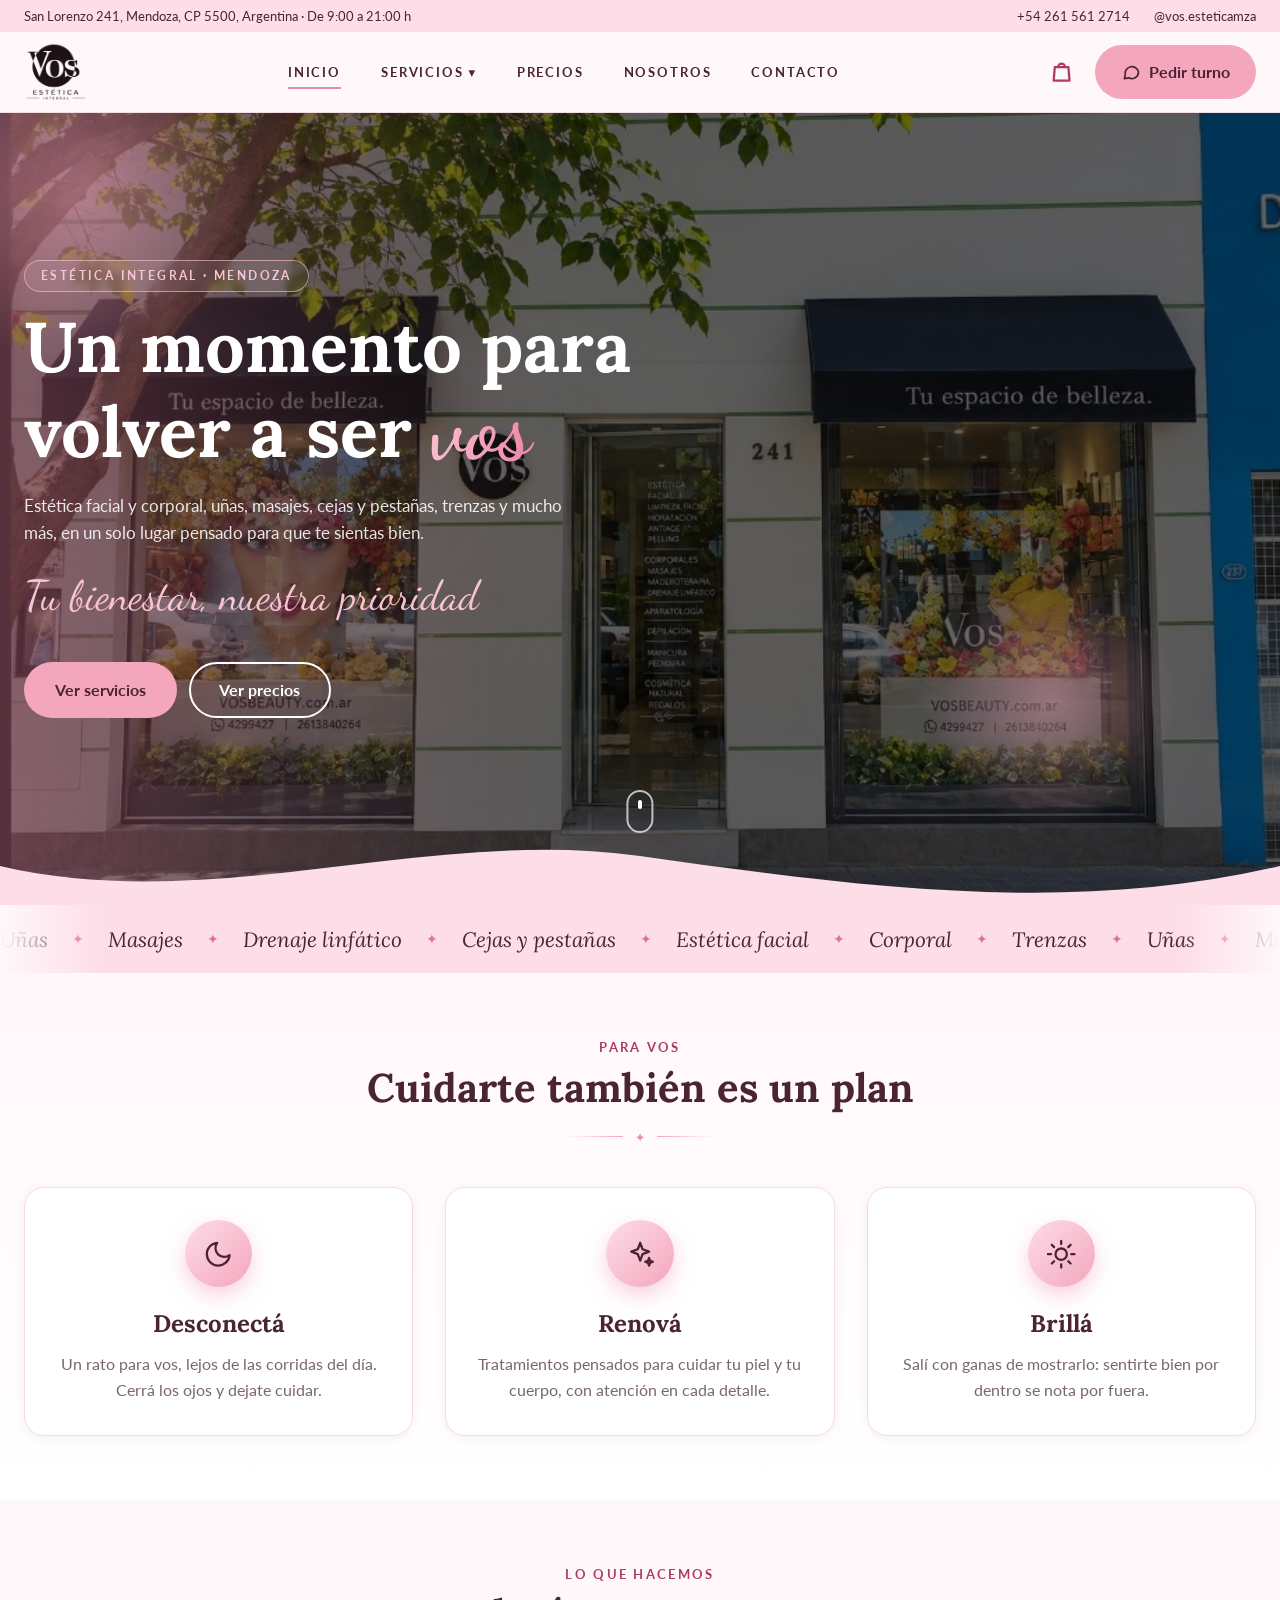
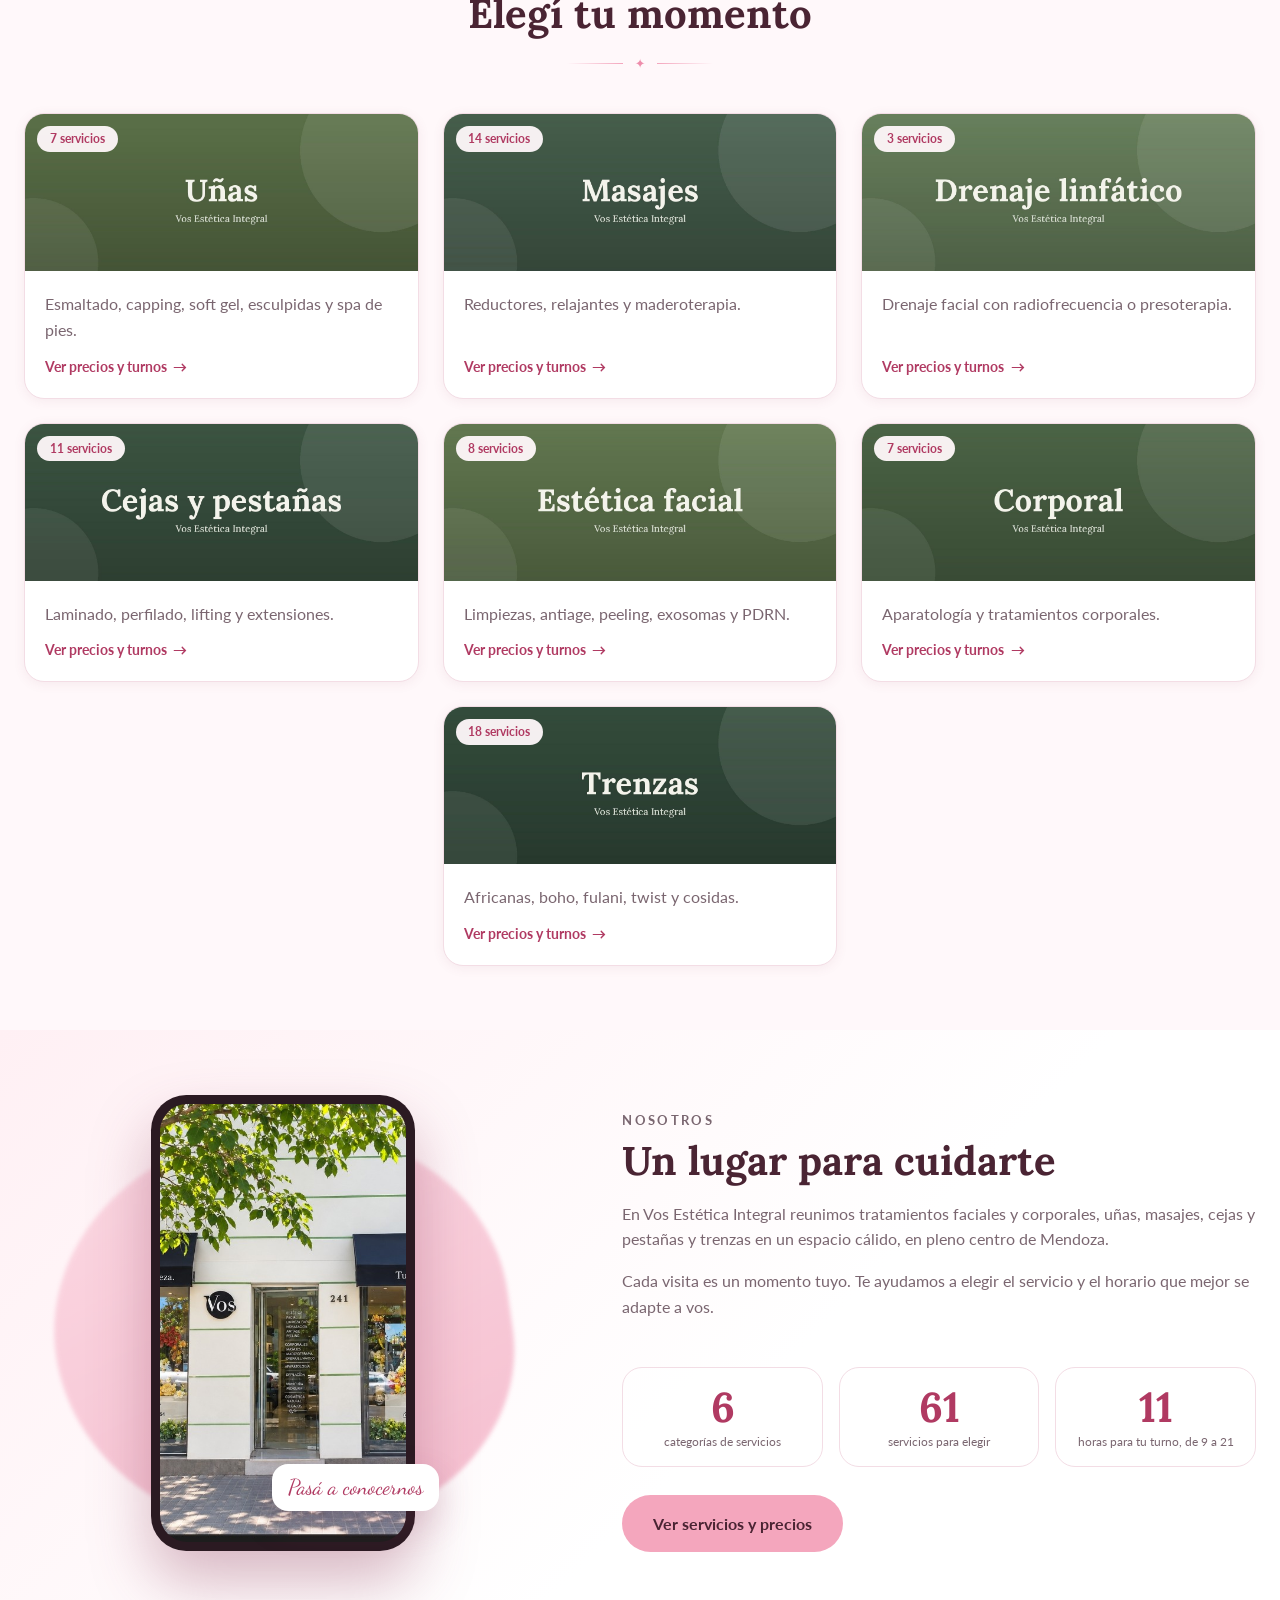
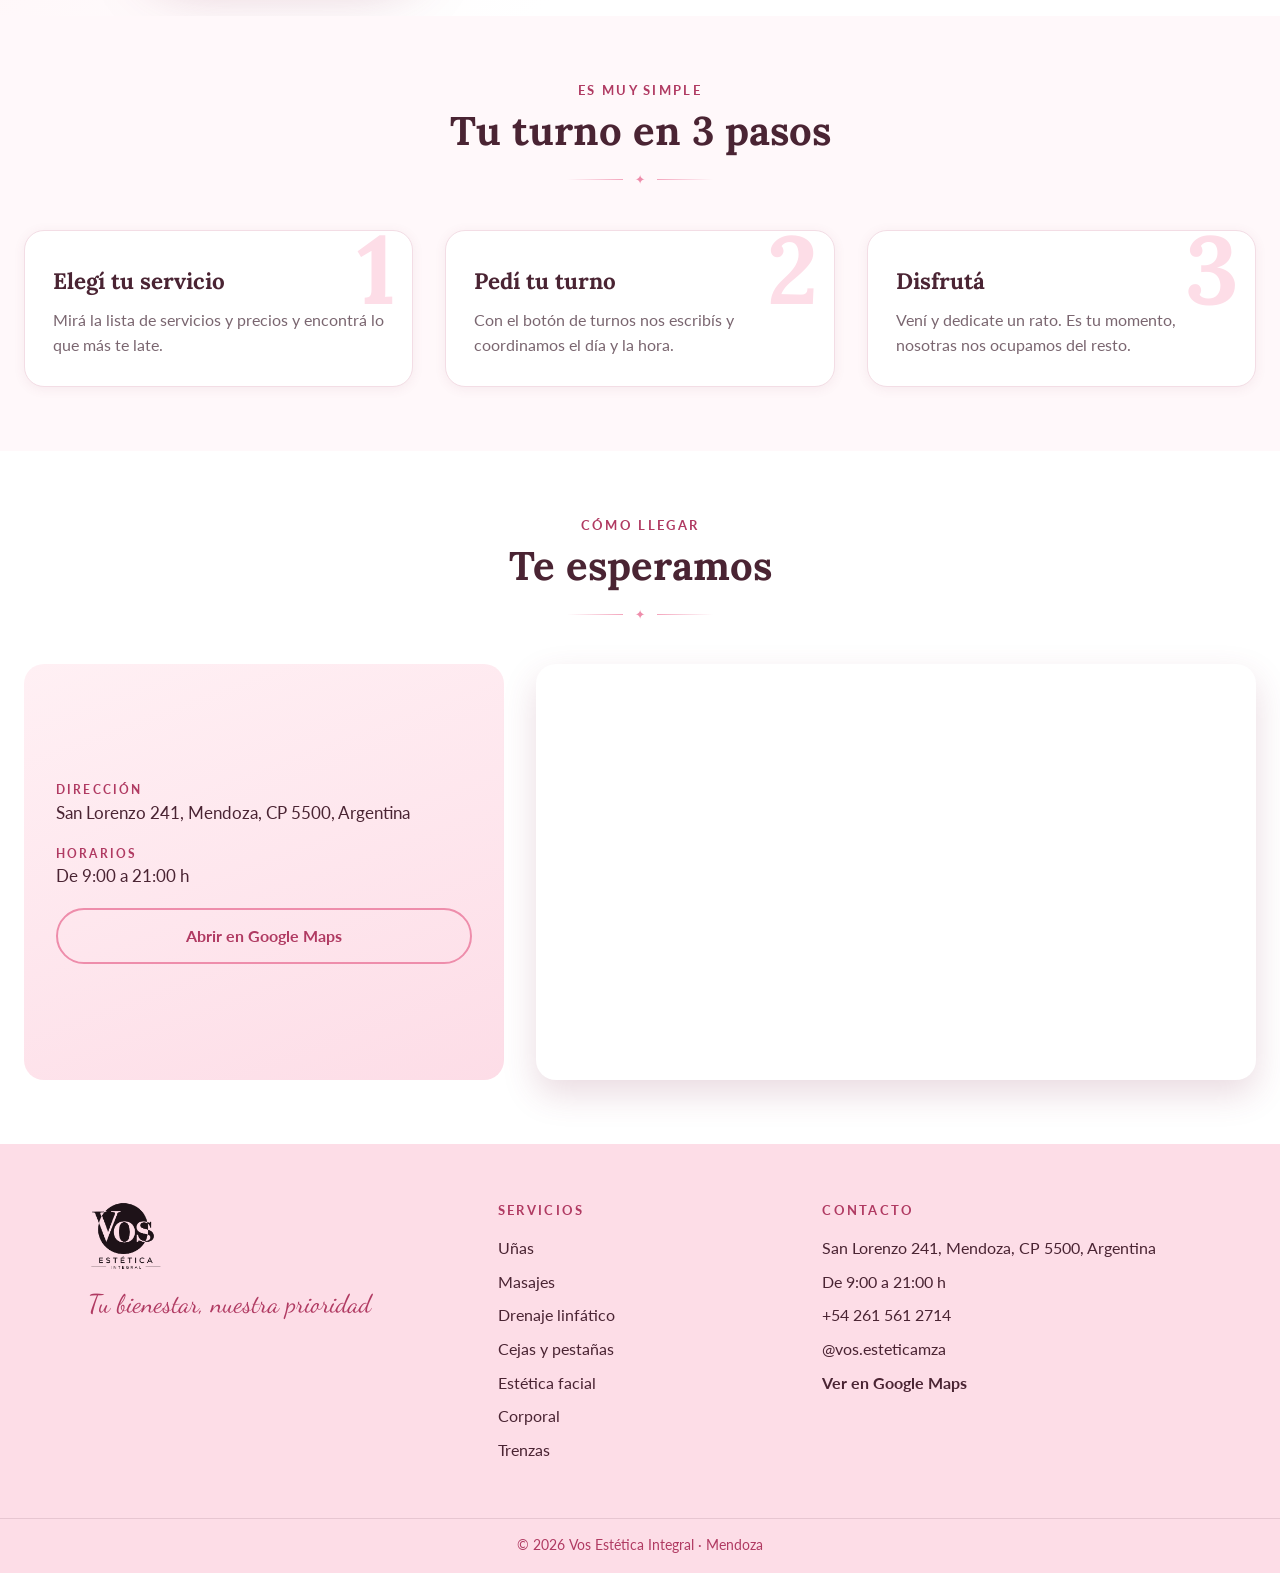
==== estetica/client/index.html @ b95c4258 "Add files via upload" ====
<!DOCTYPE html>
<html lang="es-AR">
<head>
  <meta charset="utf-8">
  <meta name="viewport" content="width=device-width, initial-scale=1">
  <meta name="color-scheme" content="light">
  <title>Vos Estética Integral | Mendoza</title>
  <meta name="description" content="Vos Estética Integral en Mendoza: uñas, masajes, drenaje linfático, cejas y pestañas, estética facial, tratamientos corporales y trenzas. Un momento para volver a ser vos.">
  <!-- Marca la página como "con JavaScript" para que los efectos de aparición no oculten nada si el script no carga -->
  <script>document.documentElement.classList.add("js");</script>
  <link rel="preconnect" href="https://fonts.googleapis.com">
  <link rel="preconnect" href="https://fonts.gstatic.com" crossorigin>
  <link href="https://fonts.googleapis.com/css2?family=Dancing+Script:wght@500;700&family=Lato:wght@400;700&family=Lora:ital,wght@0,500;0,700;1,500&display=swap" rel="stylesheet">
  <link rel="stylesheet" href="css/base.css">
  <link rel="stylesheet" href="css/encabezado.css">
  <link rel="stylesheet" href="css/inicio.css">
  <link rel="stylesheet" href="css/pie.css">
  <link rel="stylesheet" href="css/carrito.css">
  <link rel="stylesheet" href="css/efectos.css">
</head>
<body>

  <!-- Encabezado (se dibuja desde js/principal.js) -->
  <header id="encabezado"></header>

  <main>
    <!-- Portada -->
    <section id="inicio" class="portada">
      <img class="portada-imagen" src="img/portada-1.jpeg" alt="Frente del local de Vos Estética Integral en San Lorenzo 241" fetchpriority="high">
      <div class="portada-velo"></div>
      <div class="portada-luz portada-luz-uno" aria-hidden="true"></div>
      <div class="portada-luz portada-luz-dos" aria-hidden="true"></div>

      <div class="contenedor contenedor-ancho portada-contenido">
        <p class="portada-etiqueta">Estética integral · Mendoza</p>
        <h1 class="portada-titulo">Un momento para volver a ser <span class="portada-titulo-firma texto-degradado">vos</span></h1>
        <p class="portada-texto">Estética facial y corporal, uñas, masajes, cejas y pestañas, trenzas y mucho más, en un solo lugar pensado para que te sientas bien.</p>
        <p class="portada-firma">Tu bienestar, nuestra prioridad</p>
        <div class="portada-botones">
          <a class="boton boton-primario" href="#servicios">Ver servicios</a>
          <a class="boton boton-borde-claro" href="precios.html">Ver precios</a>
        </div>
      </div>

      <span class="portada-bajar" aria-hidden="true"></span>
      <svg class="portada-ola" viewBox="0 0 1440 80" preserveAspectRatio="none" aria-hidden="true">
        <path d="M0,40 C240,90 480,0 720,30 C960,60 1200,90 1440,40 L1440,80 L0,80 Z"/>
      </svg>
    </section>

    <!-- Cinta de servicios que se desliza (la arma js/inicio.js) -->
    <div class="cinta" aria-hidden="true"><div id="cinta-pista" class="cinta-pista"></div></div>

    <!-- Sensaciones -->
    <section class="seccion sensaciones">
      <div class="contenedor contenedor-ancho">
        <div class="seccion-cabecera reveal">
          <p class="etiqueta">Para vos</p>
          <h2 class="titulo-seccion">Cuidarte también es un plan</h2>
          <p class="adorno" aria-hidden="true">✦</p>
        </div>
        <div class="sensaciones-lista" data-reveal-grupo>
          <article class="sensacion">
            <span class="sensacion-icono"><svg viewBox="0 0 24 24" fill="none" stroke="currentColor" stroke-width="1.8" stroke-linecap="round" stroke-linejoin="round" aria-hidden="true"><path d="M21 12.79A9 9 0 1 1 11.21 3 7 7 0 0 0 21 12.79z"/></svg></span>
            <h3 class="sensacion-titulo">Desconectá</h3>
            <p class="sensacion-texto">Un rato para vos, lejos de las corridas del día. Cerrá los ojos y dejate cuidar.</p>
          </article>
          <article class="sensacion">
            <span class="sensacion-icono"><svg viewBox="0 0 24 24" fill="none" stroke="currentColor" stroke-width="1.8" stroke-linecap="round" stroke-linejoin="round" aria-hidden="true"><path d="M12 3l1.9 5.1L19 10l-5.1 1.9L12 17l-1.9-5.1L5 10l5.1-1.9L12 3z"/><path d="M19 15l.8 2.2L22 18l-2.2.8L19 21l-.8-2.2L16 18l2.2-.8L19 15z"/></svg></span>
            <h3 class="sensacion-titulo">Renová</h3>
            <p class="sensacion-texto">Tratamientos pensados para cuidar tu piel y tu cuerpo, con atención en cada detalle.</p>
          </article>
          <article class="sensacion">
            <span class="sensacion-icono"><svg viewBox="0 0 24 24" fill="none" stroke="currentColor" stroke-width="1.8" stroke-linecap="round" stroke-linejoin="round" aria-hidden="true"><circle cx="12" cy="12" r="4.5"/><path d="M12 1.5v2.5M12 20v2.5M4.6 4.6l1.8 1.8M17.6 17.6l1.8 1.8M1.5 12H4M20 12h2.5M4.6 19.4l1.8-1.8M17.6 6.4l1.8-1.8"/></svg></span>
            <h3 class="sensacion-titulo">Brillá</h3>
            <p class="sensacion-texto">Salí con ganas de mostrarlo: sentirte bien por dentro se nota por fuera.</p>
          </article>
        </div>
      </div>
    </section>

    <!-- Servicios (tarjetas que arma js/inicio.js) -->
    <section id="servicios" class="seccion contenedor contenedor-ancho">
      <div class="seccion-cabecera reveal">
        <p class="etiqueta">Lo que hacemos</p>
        <h2 class="titulo-seccion">Elegí tu momento</h2>
        <p class="adorno" aria-hidden="true">✦</p>
      </div>
      <div id="tarjetas-servicios" class="grilla-servicios" data-reveal-grupo></div>
    </section>

    <!-- Nosotros -->
    <section id="nosotros" class="seccion nosotros">
      <div class="contenedor contenedor-ancho nosotros-contenido">
        <div class="nosotros-media reveal reveal-izquierda">
          <div class="celular">
            <video id="video-local" class="celular-video" src="img/video-estetica-1.mp4" poster="img/portada-1.jpeg" autoplay muted loop playsinline preload="metadata"></video>
            <p class="celular-etiqueta">Pasá a conocernos</p>
          </div>
        </div>
        <div class="nosotros-texto reveal reveal-derecha">
          <p class="etiqueta">Nosotros</p>
          <h2 class="titulo-seccion">Un lugar para cuidarte</h2>
          <p>En Vos Estética Integral reunimos tratamientos faciales y corporales, uñas, masajes, cejas y pestañas y trenzas en un espacio cálido, en pleno centro de Mendoza.</p>
          <p>Cada visita es un momento tuyo. Te ayudamos a elegir el servicio y el horario que mejor se adapte a vos.</p>

          <div class="cifras" aria-label="Nuestros números">
            <p class="cifra"><span class="cifra-numero" data-contador="categorias">0</span><span class="cifra-texto">categorías de servicios</span></p>
            <p class="cifra"><span class="cifra-numero" data-contador="servicios">0</span><span class="cifra-texto">servicios para elegir</span></p>
            <p class="cifra"><span class="cifra-numero" data-contador="12">0</span><span class="cifra-texto">horas para tu turno, de 9 a 21</span></p>
          </div>

          <a class="boton boton-primario" href="precios.html">Ver servicios y precios</a>
        </div>
      </div>
    </section>

    <!-- Pasos para sacar turno -->
    <section class="seccion contenedor contenedor-ancho">
      <div class="seccion-cabecera reveal">
        <p class="etiqueta">Es muy simple</p>
        <h2 class="titulo-seccion">Tu turno en 3 pasos</h2>
        <p class="adorno" aria-hidden="true">✦</p>
      </div>
      <div class="pasos-lista" data-reveal-grupo>
        <article class="paso">
          <span class="paso-numero" aria-hidden="true">1</span>
          <h3 class="paso-titulo">Elegí tu servicio</h3>
          <p class="paso-texto">Mirá la lista de servicios y precios y encontrá lo que más te late.</p>
        </article>
        <article class="paso">
          <span class="paso-numero" aria-hidden="true">2</span>
          <h3 class="paso-titulo">Pedí tu turno</h3>
          <p class="paso-texto">Con el botón de turnos nos escribís y coordinamos el día y la hora.</p>
        </article>
        <article class="paso">
          <span class="paso-numero" aria-hidden="true">3</span>
          <h3 class="paso-titulo">Disfrutá</h3>
          <p class="paso-texto">Vení y dedicate un rato. Es tu momento, nosotras nos ocupamos del resto.</p>
        </article>
      </div>
    </section>

    <!-- Cómo llegar -->
    <section class="seccion visita">
      <div class="contenedor contenedor-ancho">
        <div class="seccion-cabecera reveal">
          <p class="etiqueta">Cómo llegar</p>
          <h2 class="titulo-seccion">Te esperamos</h2>
          <p class="adorno" aria-hidden="true">✦</p>
        </div>
        <div class="visita-contenido" data-reveal-grupo>
          <div class="visita-datos">
            <div><p class="visita-dato-titulo">Dirección</p><p class="visita-dato-texto" data-direccion></p></div>
            <div><p class="visita-dato-titulo">Horarios</p><p class="visita-dato-texto" data-horarios></p></div>
            <a class="boton boton-borde" data-mapa href="#" target="_blank" rel="noopener">Abrir en Google Maps</a>
          </div>
          <iframe class="visita-mapa" title="Mapa de Vos Estética Integral" loading="lazy" referrerpolicy="no-referrer-when-downgrade" src="https://www.google.com/maps?q=San+Lorenzo+241,+Mendoza,+Argentina&amp;output=embed"></iframe>
        </div>
      </div>
    </section>
  </main>

  <!-- Pie y contacto (se dibuja desde js/principal.js) -->
  <footer id="pie"></footer>

  <script src="js/datos.js"></script>
  <script src="js/principal.js"></script>
  <script src="js/carrito.js"></script>
  <script src="js/inicio.js"></script>
  <script src="js/efectos.js"></script>
</body>
</html>
---- estetica/client/css/base.css ----
/* ==========================================================================
   Base: colores, tipografía y piezas que se repiten en todas las páginas
   Para cambiar los colores de toda la web, editar solo las variables de :root
   ========================================================================== */

/* Variables */
:root {
  /* Gama de rosados (de más claro a más oscuro) */
  --rosa-50: #fff8fa;
  --rosa-100: #fff0f4;
  --rosa-200: #fddde7;
  --rosa-300: #f9c3d3;
  --rosa-400: #f4a6bd;
  --rosa-500: #ee8dab;
  --rosa-600: #e07496;
  --rosa-700: #b03a62; /* rosa fuerte: solo para textos sobre fondo claro (precios, títulos chicos) */
  --rosa-900: #4a2433;

  /* Nota: el único verde de la web está dentro de las imágenes de banner (img/cat-*.jpg).
     Todo lo demás usa esta gama de rosados. */

  /* Colores por uso */
  --color-fondo: var(--rosa-50);
  --color-superficie: #ffffff;
  --color-texto: #3a2630;
  --color-texto-suave: #7a6670;
  --color-linea: #f3dde5;
  --color-primario: var(--rosa-400);
  --color-primario-hover: var(--rosa-500);
  --color-sobre-primario: var(--rosa-900); /* texto de los botones rosados */
  --color-oscuro: var(--rosa-900);

  /* Tipografía */
  --fuente-titulo: "Lora", Georgia, serif;
  --fuente-texto: "Lato", system-ui, sans-serif;
  --fuente-firma: "Dancing Script", cursive;

  /* Medidas */
  --alto-barra: 4.5rem;
  --alto-franja: 2rem;
  --ancho-contenido: 72rem;
  --ancho-amplio: 80rem;
  --radio: 1.25rem;
  --sombra-suave: 0 2px 12px rgba(140, 58, 88, 0.08);
  --sombra-fuerte: 0 14px 34px rgba(140, 58, 88, 0.18);
}

@media (min-width: 768px) {
  :root {
    --alto-barra: 5rem;
  }
}

/* Reinicio básico */
*,
*::before,
*::after {
  box-sizing: border-box;
}

html {
  scroll-behavior: smooth;
  /* Al ir a una sección, deja lugar para el encabezado pegado arriba */
  scroll-padding-top: calc(var(--alto-barra) + 1rem);
}

body {
  margin: 0;
  font-family: var(--fuente-texto);
  color: var(--color-texto);
  background: var(--color-fondo);
  line-height: 1.6;
  padding-bottom: env(safe-area-inset-bottom, 0);
}

img,
video {
  display: block;
  max-width: 100%;
}

h1,
h2,
h3,
p,
ul,
dl {
  margin: 0;
}

ul {
  padding: 0;
  list-style: none;
}

a {
  color: inherit;
}

:focus-visible {
  outline: 3px solid var(--rosa-600);
  outline-offset: 2px;
}

/* Contenedores centrados */
.contenedor {
  width: 100%;
  max-width: var(--ancho-contenido);
  margin-inline: auto;
  padding-inline: 1rem;
}

.contenedor-ancho {
  max-width: var(--ancho-amplio);
}

@media (min-width: 768px) {
  .contenedor {
    padding-inline: 1.5rem;
  }
}

/* Títulos de sección */
.seccion {
  padding-block: 4rem;
}

.seccion-cabecera {
  margin-bottom: 2.5rem;
  text-align: center;
}

.etiqueta {
  font-size: 0.8rem;
  font-weight: 700;
  letter-spacing: 0.18em;
  text-transform: uppercase;
  color: var(--rosa-700);
}

.titulo-seccion {
  margin-top: 0.4rem;
  font-family: var(--fuente-titulo);
  font-size: 1.9rem;
  line-height: 1.2;
  color: var(--rosa-900);
}

@media (min-width: 768px) {
  .titulo-seccion {
    font-size: 2.5rem;
  }
}

/* Botones */
.boton {
  display: inline-flex;
  align-items: center;
  justify-content: center;
  gap: 0.5rem;
  padding: 0.85rem 1.8rem;
  border: 2px solid transparent;
  border-radius: 999px;
  font: inherit;
  font-weight: 700;
  text-align: center;
  text-decoration: none;
  cursor: pointer;
  transition: background-color 0.2s, color 0.2s, border-color 0.2s, transform 0.2s;
}

.boton:hover {
  transform: translateY(-1px);
}

.boton-primario {
  background: var(--color-primario);
  color: var(--color-sobre-primario);
}

.boton-primario:hover {
  background: var(--color-primario-hover);
}

.boton-claro {
  background: #fff;
  color: var(--rosa-700);
}

.boton-claro:hover {
  background: var(--rosa-100);
}

.boton-borde-claro {
  border-color: #fff;
  color: #fff;
}

.boton-borde-claro:hover {
  background: rgba(255, 255, 255, 0.18);
}

.boton-borde {
  border-color: var(--rosa-500);
  color: var(--rosa-700);
}

.boton-borde:hover {
  background: var(--color-primario);
  border-color: var(--color-primario);
  color: var(--color-sobre-primario);
}

.boton-chico {
  padding: 0.55rem 1.2rem;
  font-size: 0.9rem;
}

/* Utilidades */
/* Texto solo para lectores de pantalla (el nombre ya está escrito dentro de la imagen) */
.solo-lectores {
  position: absolute;
  width: 1px;
  height: 1px;
  overflow: hidden;
  clip-path: inset(50%);
  white-space: nowrap;
}

.sin-scroll {
  overflow: hidden;
}

.sin-barra {
  scrollbar-width: none;
}

.sin-barra::-webkit-scrollbar {
  display: none;
}

/* Sin animaciones si la persona lo pide en su sistema */
@media (prefers-reduced-motion: reduce) {
  html {
    scroll-behavior: auto;
  }

  *,
  *::before,
  *::after {
    /* necesario: apaga todas las animaciones y transiciones de la web */
    animation: none !important;
    transition: none !important;
  }
}
---- estetica/client/css/encabezado.css ----
/* ==========================================================================
   Encabezado: franja superior, barra con menú, menú grande de servicios
   y panel lateral del celular
   ========================================================================== */

/* Encabezado pegado arriba */
.encabezado {
  position: sticky;
  top: 0;
  z-index: 30;
  background: var(--color-fondo);
  border-bottom: 1px solid var(--color-linea);
  transition: box-shadow 0.25s;
}

.encabezado.con-sombra {
  box-shadow: var(--sombra-suave);
}

@media (min-width: 768px) {
  /* La franja superior se va al bajar y queda fija solo la barra principal */
  .encabezado {
    top: calc(var(--alto-franja) * -1);
    /* El desenfoque solo en pantalla grande: en celular rompería el botón de turnos fijo (position: fixed) */
    background: rgba(255, 248, 250, 0.94);
    backdrop-filter: blur(10px);
  }
}

/* Franja superior (solo pantalla grande) */
.franja-superior {
  display: none;
  height: var(--alto-franja);
  background: var(--rosa-200);
  color: var(--rosa-900);
  font-size: 0.8rem;
}

.franja-contenido {
  display: flex;
  height: 100%;
  align-items: center;
  justify-content: space-between;
}

.franja-enlaces {
  display: flex;
  gap: 1.5rem;
}

.franja-superior a {
  text-decoration: none;
}

.franja-superior a:hover {
  color: var(--rosa-700);
}

@media (min-width: 768px) {
  .franja-superior {
    display: block;
  }
}

/* Barra principal: botón del menú | logo | menú | botón de turnos */
.barra {
  position: relative;
  display: grid;
  height: var(--alto-barra);
  /* celular: botón del menú | logo centrado | (vacío: el botón de turnos flota abajo) */
  grid-template-columns: 1fr auto 1fr;
  align-items: center;
  gap: 1rem;
}

@media (min-width: 768px) {
  .barra {
    grid-template-columns: auto 1fr auto;
    gap: 2rem;
  }
}

.logo {
  justify-self: center;
}

.logo-imagen {
  width: auto;
  height: 3.4rem;
}

@media (min-width: 768px) {
  .logo {
    justify-self: start;
  }

  .logo-imagen {
    height: 3.8rem;
  }
}

.boton-icono {
  display: inline-flex;
  justify-self: start;
  padding: 0.5rem;
  border: 0;
  border-radius: 0.6rem;
  background: transparent;
  color: var(--rosa-700);
  cursor: pointer;
}

.boton-icono:hover {
  background: var(--rosa-100);
}

.boton-icono svg {
  width: 1.7rem;
  height: 1.7rem;
}

/* Botón de turnos: en celular queda fijo abajo a la derecha, en pantalla grande va en la barra */
.boton-turno {
  position: fixed;
  right: 1rem;
  bottom: calc(1rem + env(safe-area-inset-bottom, 0px));
  z-index: 35;
  padding: 0.85rem 1.4rem;
  box-shadow: 0 8px 22px rgba(176, 58, 98, 0.35);
}

@media (min-width: 768px) {
  .boton-menu {
    display: none;
  }

  .boton-turno {
    position: relative;
    right: auto;
    bottom: auto;
    padding: 0.75rem 1.5rem;
    box-shadow: none;
  }
}

/* Zona derecha de la barra: carrito + turnos.
   En celular "desaparece" para que el carrito quede en la 3ª columna (arriba a la derecha) */
.barra-acciones {
  display: contents;
}

@media (min-width: 768px) {
  .barra-acciones {
    display: flex;
    align-items: center;
    gap: 0.75rem;
  }
}

/* Menú horizontal (solo pantalla grande) */
.nav {
  display: none;
  align-items: center;
  justify-content: center;
  align-self: stretch;
  gap: 2.5rem;
}

@media (min-width: 768px) {
  .nav {
    display: flex;
  }
}

.nav-enlace {
  position: relative;
  padding: 0.5rem 0;
  border: 0;
  background: none;
  font: inherit;
  font-size: 0.82rem;
  font-weight: 700;
  letter-spacing: 0.14em;
  text-transform: uppercase;
  text-decoration: none;
  color: var(--rosa-900);
  cursor: pointer;
}

.nav-enlace::after {
  content: "";
  position: absolute;
  inset: auto 0 0.1rem;
  height: 2px;
  background: var(--rosa-500);
  transform: scaleX(0);
  transform-origin: left;
  transition: transform 0.25s;
}

.nav-enlace:hover {
  color: var(--rosa-700);
}

.nav-enlace:hover::after,
.nav-enlace[aria-current="page"]::after {
  transform: scaleX(1);
}

/* Menú grande de "Servicios" */
.nav-servicios {
  display: flex;
  align-items: center;
  align-self: stretch;
}

.mega {
  position: absolute;
  top: 100%;
  left: 50%;
  width: min(48rem, calc(100vw - 2rem));
  padding-top: 0.25rem;
  visibility: hidden;
  opacity: 0;
  transform: translateX(-50%);
  transition: opacity 0.2s, visibility 0.2s;
}

.mega.abierto {
  visibility: visible;
  opacity: 1;
}

.mega-caja {
  padding: 0.75rem;
  border: 1px solid var(--color-linea);
  border-radius: var(--radio);
  background: var(--color-superficie);
  box-shadow: var(--sombra-fuerte);
}

.mega-grilla {
  display: grid;
  grid-template-columns: repeat(2, 1fr);
  gap: 0.25rem;
}

.mega-item {
  display: flex;
  align-items: center;
  gap: 0.8rem;
  padding: 0.7rem 0.9rem;
  border-radius: 0.9rem;
  text-decoration: none;
}

.mega-item:hover {
  background: var(--rosa-100);
}

.mega-item-nombre {
  display: block;
  font-size: 0.9rem;
  font-weight: 700;
  color: var(--rosa-900);
}

.mega-item-detalle {
  display: block;
  font-size: 0.78rem;
  line-height: 1.35;
  color: var(--color-texto-suave);
}

.mega-item-destacado {
  padding: 0.9rem 1rem;
  background: var(--color-primario);
}

.mega-item-destacado:hover {
  background: var(--color-primario-hover);
}

.mega-item-destacado .mega-item-nombre,
.mega-item-destacado .mega-item-detalle {
  color: var(--color-sobre-primario);
}

/* Panel lateral del celular */
.fondo-menu {
  position: fixed;
  inset: 0;
  z-index: 40;
  visibility: hidden;
  opacity: 0;
  background: rgba(74, 36, 51, 0.5);
  transition: opacity 0.7s ease, visibility 0.7s;
}

.fondo-menu.abierto {
  visibility: visible;
  opacity: 1;
}

.panel-movil {
  position: fixed;
  top: 0;
  left: 0;
  z-index: 50;
  display: flex;
  width: 20rem;
  max-width: 100%;
  height: 100%;
  flex-direction: column;
  padding: 1rem;
  overflow-y: auto;
  background: var(--color-fondo);
  box-shadow: var(--sombra-fuerte);
  transform: translateX(-100%);
  transition: transform 0.7s ease; /* apertura y cierre lentos: subir o bajar este valor */
}

.panel-movil.abierto {
  transform: translateX(0);
}

@media (min-width: 768px) {
  .fondo-menu,
  .panel-movil {
    display: none;
  }
}

.panel-cabecera {
  display: flex;
  align-items: center;
  justify-content: space-between;
  margin-bottom: 1rem;
  padding-bottom: 0.75rem;
  border-bottom: 1px solid var(--color-linea);
}

.panel-cabecera img {
  width: auto;
  height: 3.4rem;
}

.panel-lista {
  display: flex;
  flex-direction: column;
  gap: 0.25rem;
}

.panel-grupo {
  padding: 0.75rem 0.75rem 0.25rem;
  font-size: 0.75rem;
  font-weight: 700;
  letter-spacing: 0.16em;
  text-transform: uppercase;
  color: var(--rosa-700);
}

.panel-grupo-borde {
  margin-top: 0.75rem;
  border-top: 1px solid var(--color-linea);
}

.panel-enlace,
.panel-resumen {
  display: flex;
  align-items: center;
  justify-content: space-between;
  padding: 0.75rem;
  border-radius: 0.7rem;
  font-weight: 700;
  text-decoration: none;
  color: var(--rosa-900);
  cursor: pointer;
}

.panel-enlace:hover,
.panel-resumen:hover,
.panel-subenlace:hover {
  background: var(--rosa-100);
}

.panel-subenlace {
  display: block;
  padding: 0.5rem 0.75rem 0.5rem 1.5rem;
  border-radius: 0.7rem;
  text-decoration: none;
  color: var(--color-texto-suave);
}

/* Categoría desplegable del panel: sin la flechita nativa */
.panel-resumen {
  list-style: none;
}

.panel-resumen::-webkit-details-marker {
  display: none;
}

.panel-flecha {
  transition: transform 0.2s;
}

.panel-categoria[open] .panel-flecha {
  transform: rotate(180deg);
}

.panel-pie {
  margin-top: auto;
  padding-top: 1.5rem;
  text-align: center;
}

.panel-horarios {
  margin-top: 0.75rem;
  font-size: 0.85rem;
  color: var(--color-texto-suave);
}
---- estetica/client/css/inicio.css ----
/* ==========================================================================
   Página de inicio: portada, cinta de servicios, sensaciones, servicios,
   nosotros, pasos y mapa
   ========================================================================== */

/* ---------- Portada ---------- */
.portada {
  position: relative;
  display: flex;
  min-height: 80svh;
  align-items: center;
  overflow: hidden;
  color: #fff;
}

.portada-imagen {
  position: absolute;
  inset: -10% 0;
  width: 100%;
  height: 120%;
  object-fit: cover;
}

.portada-velo {
  position: absolute;
  inset: 0;
  /* Degradé rosado que se esfuma en el 45 % izquierdo, sobre una capa oscura al 60 % para que resalte el texto */
  background:
    linear-gradient(
      90deg,
      rgba(224, 116, 150, 0.35),
      rgba(224, 116, 150, 0.27) 8%,
      rgba(224, 116, 150, 0.17) 18%,
      rgba(224, 116, 150, 0.08) 30%,
      rgba(224, 116, 150, 0.02) 40%,
      rgba(224, 116, 150, 0) 45%
    ),
    rgba(0, 0, 0, 0.6);
}

/* Luces rosadas difusas que flotan detrás del texto */
.portada-luz {
  position: absolute;
  width: 22rem;
  height: 22rem;
  border-radius: 50%;
  background: radial-gradient(circle, rgba(244, 166, 189, 0.45), transparent 70%);
  pointer-events: none;
}

.portada-luz-uno {
  top: -6rem;
  left: -6rem;
}

.portada-luz-dos {
  right: 8%;
  bottom: 10%;
  width: 16rem;
  height: 16rem;
}

.portada-contenido {
  position: relative;
  padding-block: 4.5rem 7rem;
}

.portada-etiqueta {
  display: inline-block;
  margin-bottom: 1rem;
  padding: 0.35rem 1rem;
  border: 1px solid rgba(249, 195, 211, 0.6);
  border-radius: 999px;
  background: rgba(255, 255, 255, 0.08);
  font-size: 0.75rem;
  font-weight: 700;
  letter-spacing: 0.2em;
  text-transform: uppercase;
  color: var(--rosa-300);
  backdrop-filter: blur(4px);
}

.portada-titulo {
  max-width: 44rem;
  font-family: var(--fuente-titulo);
  font-size: 2.5rem;
  line-height: 1.1;
}

.portada-titulo-firma {
  display: inline-block;
  padding-right: 0.1em;
  font-family: var(--fuente-firma);
  font-size: 1.25em;
  line-height: 1;
}

.portada-texto {
  max-width: 34rem;
  margin-top: 1.25rem;
  font-size: 1.05rem;
  color: rgba(255, 255, 255, 0.88);
}

.portada-firma {
  margin-top: 1rem;
  font-family: var(--fuente-firma);
  font-size: 1.9rem;
  color: var(--rosa-300);
}

.portada-botones {
  display: flex;
  flex-direction: column;
  gap: 0.75rem;
  margin-top: 2rem;
}

/* Ola que une la portada con la cinta de abajo */
.portada-ola {
  position: absolute;
  right: 0;
  bottom: -1px;
  left: 0;
  width: 100%;
  height: 3.5rem;
  fill: var(--rosa-200);
}

/* Indicador para seguir bajando (solo pantalla grande) */
.portada-bajar {
  position: absolute;
  bottom: 4.5rem;
  left: 50%;
  display: none;
  width: 1.7rem;
  height: 2.7rem;
  border: 2px solid rgba(255, 255, 255, 0.7);
  border-radius: 999px;
  transform: translateX(-50%);
}

.portada-bajar::after {
  content: "";
  position: absolute;
  top: 0.5rem;
  left: 50%;
  width: 0.3rem;
  height: 0.6rem;
  border-radius: 999px;
  background: #fff;
  transform: translateX(-50%);
}

@media (min-width: 640px) {
  .portada-botones {
    flex-direction: row;
  }
}

@media (min-width: 768px) {
  .portada {
    min-height: 88svh;
  }

  .portada-titulo {
    font-size: 4.4rem;
  }

  .portada-firma {
    font-size: 2.6rem;
  }

  .portada-ola {
    height: 5rem;
  }

  .portada-bajar {
    display: block;
  }
}

@media (prefers-reduced-motion: no-preference) {
  /* Entrada escalonada del texto de la portada */
  @keyframes subir {
    from {
      opacity: 0;
      transform: translateY(1.5rem);
    }
  }

  .portada-contenido > * {
    animation: subir 1s cubic-bezier(0.2, 0.7, 0.2, 1) both;
  }

  .portada-contenido > :nth-child(1) { animation-delay: 0.1s; }
  .portada-contenido > :nth-child(2) { animation-delay: 0.25s; }
  .portada-contenido > :nth-child(3) { animation-delay: 0.4s; }
  .portada-contenido > :nth-child(4) { animation-delay: 0.55s; }
  .portada-contenido > :nth-child(5) { animation-delay: 0.7s; }

  /* La foto se acerca muy despacio */
  @keyframes acercar {
    from {
      scale: 1;
    }

    to {
      scale: 1.1;
    }
  }

  .portada-imagen {
    animation: acercar 22s ease-in-out infinite alternate;
  }

  @keyframes flotar {
    0%,
    100% {
      transform: translate(0, 0);
    }

    50% {
      transform: translate(2rem, 1.5rem);
    }
  }

  .portada-luz {
    animation: flotar 12s ease-in-out infinite;
  }

  .portada-luz-dos {
    animation-duration: 16s;
    animation-direction: reverse;
  }

  @keyframes rueda {
    0% {
      opacity: 1;
      transform: translate(-50%, 0);
    }

    100% {
      opacity: 0;
      transform: translate(-50%, 0.9rem);
    }
  }

  .portada-bajar::after {
    animation: rueda 1.8s ease-in-out infinite;
  }

  /* Efecto de profundidad al bajar (solo navegadores que lo soportan) */
  @supports ((animation-timeline: scroll()) and (animation-range: 0 100%)) {
    @keyframes profundidad {
      to {
        translate: 0 8%;
      }
    }

    .portada-imagen {
      animation:
        acercar 22s ease-in-out infinite alternate,
        profundidad linear both;
      animation-timeline: auto, scroll(root);
      animation-range: normal, 0 90vh;
    }
  }
}

/* ---------- Cinta de servicios que se desliza ---------- */
.cinta {
  overflow: hidden;
  padding-block: 1.1rem;
  background: var(--rosa-200);
  color: var(--rosa-900);
  mask-image: linear-gradient(90deg, transparent, #000 8%, #000 92%, transparent);
}

.cinta-pista {
  display: flex;
  width: max-content;
}

.cinta-item {
  display: flex;
  align-items: center;
  gap: 1.5rem;
  padding-right: 1.5rem;
  font-family: var(--fuente-titulo);
  font-size: 1.3rem;
  font-style: italic;
  white-space: nowrap;
}

.cinta-item::after {
  content: "✦";
  font-size: 0.9rem;
  font-style: normal;
  color: var(--rosa-600);
}

@media (prefers-reduced-motion: no-preference) {
  @keyframes desplazar {
    to {
      transform: translateX(-50%);
    }
  }

  .cinta-pista {
    animation: desplazar 38s linear infinite;
  }

  .cinta:hover .cinta-pista {
    animation-play-state: paused;
  }
}

/* ---------- Sensaciones ---------- */
.sensaciones {
  position: relative;
  overflow: hidden;
  background: linear-gradient(180deg, var(--rosa-50), #fff);
}

.sensaciones-lista {
  display: grid;
  gap: 1.5rem;
}

.sensacion {
  position: relative;
  padding: 2rem 1.75rem;
  border: 1px solid var(--color-linea);
  border-radius: var(--radio);
  background: var(--color-superficie);
  box-shadow: var(--sombra-suave);
  text-align: center;
  transition: transform 0.35s, box-shadow 0.35s;
}

.sensacion:hover {
  transform: translateY(-6px);
  box-shadow: var(--sombra-fuerte);
}

.sensacion-icono {
  display: inline-flex;
  width: 4.2rem;
  height: 4.2rem;
  align-items: center;
  justify-content: center;
  margin-bottom: 1.1rem;
  border-radius: 50%;
  background: linear-gradient(135deg, var(--rosa-200), var(--rosa-400));
  color: var(--rosa-900);
  box-shadow: 0 8px 20px rgba(244, 166, 189, 0.5);
}

.sensacion-icono svg {
  width: 1.9rem;
  height: 1.9rem;
}

.sensacion-titulo {
  font-family: var(--fuente-titulo);
  font-size: 1.5rem;
  color: var(--rosa-900);
}

.sensacion-texto {
  margin-top: 0.5rem;
  color: var(--color-texto-suave);
}

@media (min-width: 768px) {
  .sensaciones-lista {
    grid-template-columns: repeat(3, 1fr);
    gap: 2rem;
  }
}

/* ---------- Servicios: tarjetas con banner arriba y texto abajo (sin precios) ---------- */
.grilla-servicios {
  display: flex;
  flex-wrap: wrap;
  justify-content: center;
  gap: 1.5rem;
}

.tarjeta-servicio {
  display: flex;
  flex: 1 1 100%;
  flex-direction: column;
  overflow: hidden;
  border: 1px solid var(--color-linea);
  border-radius: var(--radio);
  background: var(--color-superficie);
  box-shadow: var(--sombra-suave);
  text-decoration: none;
  transition: box-shadow 0.35s, transform 0.35s, border-color 0.35s;
}

.tarjeta-servicio:hover {
  transform: translateY(-6px);
  border-color: var(--rosa-300);
  box-shadow: 0 18px 40px rgba(224, 116, 150, 0.28);
}

@media (min-width: 640px) {
  .tarjeta-servicio {
    flex: 0 1 calc(50% - 0.75rem);
  }
}

@media (min-width: 1024px) {
  .tarjeta-servicio {
    flex: 0 1 calc(33.333% - 1rem);
  }
}

.tarjeta-servicio-imagen {
  position: relative;
  overflow: hidden;
}

.tarjeta-servicio-imagen img {
  width: 100%;
  aspect-ratio: 5 / 2;
  object-fit: cover;
  transition: transform 0.7s;
}

.tarjeta-servicio:hover img {
  transform: scale(1.07);
}

.tarjeta-servicio-cantidad {
  position: absolute;
  top: 0.75rem;
  left: 0.75rem;
  padding: 0.2rem 0.8rem;
  border-radius: 999px;
  background: rgba(255, 248, 250, 0.95);
  font-size: 0.75rem;
  font-weight: 700;
  color: var(--rosa-700);
}

.tarjeta-servicio-texto {
  display: flex;
  flex: 1;
  flex-direction: column;
  align-items: flex-start;
  gap: 0.75rem;
  padding: 1.25rem;
}

.tarjeta-servicio-descripcion {
  flex: 1;
  color: var(--color-texto-suave);
}

.tarjeta-servicio-enlace {
  display: inline-flex;
  align-items: center;
  gap: 0.4rem;
  font-size: 0.9rem;
  font-weight: 700;
  color: var(--rosa-700);
}

.tarjeta-servicio-enlace::after {
  content: "→";
  transition: transform 0.3s;
}

.tarjeta-servicio:hover .tarjeta-servicio-enlace::after {
  transform: translateX(6px);
}

/* ---------- Nosotros ---------- */
.nosotros {
  position: relative;
  overflow: hidden;
  background: linear-gradient(135deg, var(--rosa-100), #fff 60%);
}

.nosotros-contenido {
  display: grid;
  align-items: center;
  gap: 3rem;
}

/* Video vertical dentro de un marco de celular */
.nosotros-media {
  position: relative;
  display: flex;
  justify-content: center;
}

.nosotros-media::before {
  content: "";
  position: absolute;
  inset: 8% 6% 4%;
  border-radius: 50% 50% 45% 55%;
  background: linear-gradient(160deg, var(--rosa-300), var(--rosa-500));
  opacity: 0.55;
  filter: blur(2px);
  transform: rotate(-8deg);
}

.celular {
  position: relative;
  width: min(16.5rem, 78%);
  padding: 0.55rem;
  border-radius: 2.2rem;
  background: #2b1a22;
  box-shadow: 0 30px 60px rgba(140, 58, 88, 0.35);
}

.celular-video {
  width: 100%;
  aspect-ratio: 9 / 16;
  border-radius: 1.7rem;
  background: #000;
  object-fit: cover;
}

.celular-etiqueta {
  position: absolute;
  right: -1.5rem;
  bottom: 2.5rem;
  max-width: 11rem;
  padding: 0.7rem 1rem;
  border-radius: 1rem;
  background: #fff;
  box-shadow: var(--sombra-fuerte);
  font-family: var(--fuente-firma);
  font-size: 1.35rem;
  line-height: 1.15;
  color: var(--rosa-700);
}

.nosotros-texto p {
  margin-top: 1rem;
  color: var(--color-texto-suave);
}

.nosotros-texto .boton {
  margin-top: 1.75rem;
}

/* Números que suben al aparecer */
.cifras {
  display: grid;
  grid-template-columns: repeat(3, 1fr);
  gap: 1rem;
  margin-top: 2rem;
}

.cifra {
  padding: 1rem 0.5rem;
  border: 1px solid var(--color-linea);
  border-radius: var(--radio);
  background: rgba(255, 255, 255, 0.8);
  text-align: center;
}

.cifra-numero {
  display: block;
  font-family: var(--fuente-titulo);
  font-size: 2.1rem;
  font-weight: 700;
  line-height: 1.1;
  color: var(--rosa-700);
}

.cifra-texto {
  display: block;
  margin-top: 0.25rem;
  font-size: 0.78rem;
  line-height: 1.3;
  color: var(--color-texto-suave);
}

@media (min-width: 768px) {
  .nosotros-contenido {
    grid-template-columns: 0.9fr 1.1fr;
    gap: 5rem;
  }

  .cifra-numero {
    font-size: 2.6rem;
  }
}

/* ---------- Pasos para sacar turno ---------- */
.pasos-lista {
  position: relative;
  display: grid;
  gap: 1.5rem;
}

.paso {
  position: relative;
  padding: 2rem 1.75rem 1.75rem;
  border: 1px solid var(--color-linea);
  border-radius: var(--radio);
  background: var(--color-superficie);
  box-shadow: var(--sombra-suave);
  overflow: hidden;
}

.paso-numero {
  position: absolute;
  top: -0.6rem;
  right: 1rem;
  font-family: var(--fuente-titulo);
  font-size: 6rem;
  font-weight: 700;
  line-height: 1;
  color: var(--rosa-200);
}

.paso-titulo {
  position: relative;
  font-family: var(--fuente-titulo);
  font-size: 1.4rem;
  color: var(--rosa-900);
}

.paso-texto {
  position: relative;
  margin-top: 0.5rem;
  color: var(--color-texto-suave);
}

@media (min-width: 768px) {
  .pasos-lista {
    grid-template-columns: repeat(3, 1fr);
    gap: 2rem;
  }
}

/* ---------- Mapa ---------- */
.visita {
  background: #fff;
}

.visita-contenido {
  display: grid;
  gap: 1.5rem;
}

.visita-datos {
  display: flex;
  flex-direction: column;
  justify-content: center;
  gap: 1.1rem;
  padding: 2rem;
  border-radius: var(--radio);
  background: linear-gradient(160deg, var(--rosa-100), var(--rosa-200));
}

.visita-dato-titulo {
  font-size: 0.75rem;
  font-weight: 700;
  letter-spacing: 0.18em;
  text-transform: uppercase;
  color: var(--rosa-700);
}

.visita-dato-texto {
  font-size: 1.05rem;
  color: var(--rosa-900);
}

.visita-mapa {
  width: 100%;
  min-height: 20rem;
  border: 0;
  border-radius: var(--radio);
  box-shadow: var(--sombra-fuerte);
}

@media (min-width: 768px) {
  .visita-contenido {
    grid-template-columns: 0.8fr 1.2fr;
    gap: 2rem;
  }

  .visita-mapa {
    min-height: 26rem;
  }
}
---- estetica/client/css/pie.css ----
/* ==========================================================================
   Pie de página y contacto
   ========================================================================== */

.pie {
  background: var(--rosa-200);
  color: var(--rosa-900);
}

.pie-contenido {
  display: grid;
  gap: 2.5rem;
  padding-block: 3.5rem;
}

@media (min-width: 768px) {
  .pie-contenido {
    grid-template-columns: 1.3fr 1fr 1.3fr;
  }
}

.pie-logo {
  width: auto;
  height: 4.5rem;
}

.pie-frase {
  margin-top: 0.75rem;
  color: var(--rosa-700);
  font-family: var(--fuente-firma);
  font-size: 1.6rem;
}

.pie-titulo {
  margin-bottom: 0.9rem;
  font-size: 0.8rem;
  font-weight: 700;
  letter-spacing: 0.18em;
  text-transform: uppercase;
  color: var(--rosa-700);
}

.pie-lista {
  display: flex;
  flex-direction: column;
  gap: 0.5rem;
}

.pie a {
  text-decoration: none;
}

.pie a:hover {
  color: var(--rosa-700);
}

.pie-mapa {
  font-weight: 700;
}

.pie-derechos {
  padding: 1rem 1rem calc(5.5rem + env(safe-area-inset-bottom, 0px)); /* deja lugar al botón de turnos fijo del celular */
  border-top: 1px solid rgba(74, 36, 51, 0.12);
  font-size: 0.85rem;
  text-align: center;
  color: var(--rosa-700);
}

@media (min-width: 768px) {
  .pie-derechos {
    padding-bottom: 1rem;
  }
}
---- estetica/client/css/carrito.css ----
/* ==========================================================================
   Carrito de servicios: botón "+" de cada servicio, ícono del encabezado
   y panel que se abre de derecha a izquierda
   ========================================================================== */

/* Botón "+" de cada servicio (celular: círculo; pantalla grande: botón con texto) */
.servicio-precio-columna {
  display: flex;
  flex-direction: column;
  align-items: flex-end;
  gap: 0.35rem;
}

.agregar {
  display: inline-flex;
  align-items: center;
  justify-content: center;
  gap: 0.4rem;
  min-width: 2.2rem;
  height: 2.2rem;
  padding: 0;
  border: 2px solid var(--rosa-500);
  border-radius: 999px;
  background: transparent;
  font: inherit;
  font-weight: 700;
  color: var(--rosa-700);
  cursor: pointer;
  transition: background-color 0.2s, color 0.2s, border-color 0.2s, transform 0.2s;
}

.agregar:hover {
  background: var(--rosa-100);
}

.agregar:active {
  transform: scale(0.93);
}

.agregar-icono {
  font-size: 1.25rem;
  line-height: 1;
}

.agregar-texto {
  display: none;
  font-size: 0.9rem;
}

.agregar.en-carrito {
  border-color: var(--color-primario);
  background: var(--color-primario);
  color: var(--color-sobre-primario);
}

@media (min-width: 1024px) {
  .servicio-precio-columna {
    align-items: flex-start;
    gap: 0.9rem;
  }

  .agregar {
    padding: 0 1.2rem;
  }

  .agregar-texto {
    display: inline;
  }
}

/* Ícono del carrito en el encabezado (celular: arriba a la derecha) */
.boton-carrito {
  position: relative;
  justify-self: end;
}

.carrito-contador {
  position: absolute;
  top: 0;
  right: 0;
  min-width: 1.15rem;
  height: 1.15rem;
  padding: 0 0.25rem;
  border-radius: 999px;
  background: var(--rosa-700);
  font-size: 0.7rem;
  font-weight: 700;
  line-height: 1.15rem;
  text-align: center;
  color: #fff;
}

.carrito-contador[hidden] {
  display: none;
}

/* Panel del carrito: espejo del menú hamburguesa, entra por la derecha */
.fondo-carrito {
  position: fixed;
  inset: 0;
  z-index: 40;
  visibility: hidden;
  opacity: 0;
  background: rgba(74, 36, 51, 0.5);
  transition: opacity 0.7s ease, visibility 0.7s;
}

.fondo-carrito.abierto {
  visibility: visible;
  opacity: 1;
}

.panel-carrito {
  position: fixed;
  top: 0;
  right: 0;
  z-index: 50;
  display: flex;
  width: 22rem;
  max-width: 100%;
  height: 100%;
  flex-direction: column;
  background: var(--color-fondo);
  box-shadow: var(--sombra-fuerte);
  visibility: hidden;
  transform: translateX(100%);
  transition: transform 0.7s ease, visibility 0.7s; /* apertura y cierre lentos, igual que el menú */
}

.panel-carrito.abierto {
  visibility: visible;
  transform: translateX(0);
}

.carrito-cabecera {
  display: flex;
  align-items: center;
  justify-content: space-between;
  padding: 1rem;
  border-bottom: 1px solid var(--color-linea);
}

.carrito-titulo {
  font-family: var(--fuente-titulo);
  font-size: 1.4rem;
  color: var(--rosa-900);
}

.carrito-cuerpo {
  flex: 1;
  padding: 1rem;
  overflow-y: auto;
}

.carrito-vacio {
  padding: 2rem 0.5rem;
  text-align: center;
  color: var(--color-texto-suave);
}

.carrito-vacio[hidden],
.carrito-total[hidden],
.carrito-error[hidden] {
  display: none;
}

.carrito-item {
  display: flex;
  align-items: flex-start;
  justify-content: space-between;
  gap: 0.75rem;
  padding-block: 0.8rem;
  border-bottom: 1px solid var(--color-linea);
}

.carrito-item-nombre {
  font-weight: 700;
  line-height: 1.3;
}

.carrito-item-detalle {
  font-size: 0.85rem;
  color: var(--color-texto-suave);
}

.carrito-item-precio {
  font-weight: 700;
  color: var(--rosa-700);
}

.carrito-item-quitar {
  flex-shrink: 0;
  padding: 0.4rem;
  border: 0;
  border-radius: 0.5rem;
  background: transparent;
  color: var(--color-texto-suave);
  cursor: pointer;
}

.carrito-item-quitar:hover {
  background: var(--rosa-100);
  color: var(--rosa-700);
}

.carrito-item-quitar svg {
  display: block;
  width: 1.1rem;
  height: 1.1rem;
}

.carrito-total {
  margin-top: 1rem;
  font-size: 1.05rem;
  font-weight: 700;
  text-align: right;
  color: var(--rosa-900);
}

/* Datos y botón de enviar, siempre abajo */
.carrito-form {
  display: flex;
  flex-direction: column;
  gap: 0.75rem;
  padding: 1rem calc(1rem) calc(1rem + env(safe-area-inset-bottom, 0px));
  border-top: 1px solid var(--color-linea);
  background: var(--color-superficie);
}

.carrito-campo {
  display: flex;
  flex-direction: column;
  gap: 0.25rem;
  font-size: 0.85rem;
  font-weight: 700;
  color: var(--rosa-900);
}

.carrito-campo input {
  padding: 0.7rem 0.9rem;
  border: 1px solid var(--rosa-300);
  border-radius: 0.8rem;
  background: var(--rosa-50);
  font: inherit;
  font-weight: 400;
  color: var(--color-texto);
}

.carrito-campo input:focus {
  border-color: var(--rosa-600);
  outline: 0;
  box-shadow: 0 0 0 3px var(--rosa-200);
}

.carrito-error {
  font-size: 0.85rem;
  color: var(--rosa-700);
}

.carrito-vaciar {
  align-self: center;
  border: 0;
  background: none;
  font: inherit;
  font-size: 0.85rem;
  text-decoration: underline;
  color: var(--color-texto-suave);
  cursor: pointer;
}

/* Sin servicios: el formulario no se puede usar */
.carrito-form.sin-servicios {
  display: none;
}

@media (prefers-reduced-motion: no-preference) {
  @keyframes rebote {
    0%,
    100% {
      transform: scale(1);
    }

    40% {
      transform: scale(1.5);
    }
  }

  .carrito-contador.rebote {
    animation: rebote 0.45s ease;
  }
}
---- estetica/client/css/efectos.css ----
/* ==========================================================================
   Efectos: aparición al hacer scroll, brillo de botones, texto con degradé,
   barra de progreso y animaciones decorativas.
   Todo se apaga solo si la persona pidió "menos movimiento" en su sistema.
   ========================================================================== */

/* Aparición al hacer scroll (la clase "js" la agrega una línea en el <head>;
   js/efectos.js suma "visible" cuando el elemento entra en pantalla) */
.js .reveal {
  opacity: 0;
  transform: translateY(1.75rem);
  transition:
    opacity 0.9s cubic-bezier(0.2, 0.7, 0.2, 1) var(--retraso, 0s),
    transform 0.9s cubic-bezier(0.2, 0.7, 0.2, 1) var(--retraso, 0s);
}

.js .reveal-izquierda {
  transform: translateX(-2.5rem);
}

.js .reveal-derecha {
  transform: translateX(2.5rem);
}

.js .reveal-zoom {
  transform: scale(0.93);
}

.js .reveal.visible {
  opacity: 1;
  transform: none;
}

/* Texto con degradé rosado que se mueve despacio */
.texto-degradado {
  background: linear-gradient(100deg, var(--rosa-300), var(--rosa-500) 35%, var(--rosa-300) 70%, var(--rosa-500));
  background-size: 250% 100%;
  -webkit-background-clip: text;
  background-clip: text;
  color: transparent;
}

/* Adorno debajo de los títulos de sección */
.adorno {
  display: flex;
  align-items: center;
  justify-content: center;
  gap: 0.75rem;
  margin-top: 0.9rem;
  color: var(--rosa-500);
  font-size: 0.8rem;
}

.adorno::before,
.adorno::after {
  content: "";
  width: 3.5rem;
  height: 1px;
  background: linear-gradient(90deg, transparent, var(--rosa-400));
}

.adorno::after {
  transform: scaleX(-1);
}

/* Botón principal con brillo que lo cruza al pasar el mouse */
.boton-primario,
.boton-claro {
  overflow: hidden;
}

/* (el botón de turnos ya es "fixed" en celular y "relative" en pantalla grande, ver encabezado.css) */
.boton-primario:not(.boton-turno),
.boton-claro {
  position: relative;
}

.boton-primario::after,
.boton-claro::after {
  content: "";
  position: absolute;
  inset: 0;
  background: linear-gradient(110deg, transparent 35%, rgba(255, 255, 255, 0.65) 50%, transparent 65%);
  transform: translateX(-120%);
}

/* Barra de progreso de lectura en el borde del encabezado (solo navegadores que lo soportan) */
.encabezado::after {
  content: "";
  position: absolute;
  right: 0;
  bottom: -1px;
  left: 0;
  height: 3px;
  background: linear-gradient(90deg, var(--rosa-300), var(--rosa-600));
  transform: scaleX(0);
  transform-origin: left;
}

@media (prefers-reduced-motion: no-preference) {
  @keyframes degradado-movil {
    to {
      background-position: -250% 0;
    }
  }

  .texto-degradado {
    animation: degradado-movil 9s linear infinite;
  }

  @keyframes brillo {
    to {
      transform: translateX(120%);
    }
  }

  .boton-primario:hover::after,
  .boton-claro:hover::after {
    animation: brillo 0.8s ease;
  }

  /* Latido suave del botón de turnos fijo del celular */
  @keyframes latido {
    0%,
    100% {
      box-shadow: 0 8px 22px rgba(176, 58, 98, 0.35), 0 0 0 0 rgba(244, 166, 189, 0.7);
    }

    60% {
      box-shadow: 0 8px 22px rgba(176, 58, 98, 0.35), 0 0 0 0.9rem rgba(244, 166, 189, 0);
    }
  }

  .boton-turno {
    animation: latido 3.2s ease-out infinite;
  }

  @media (min-width: 768px) {
    .boton-turno {
      animation: none;
    }
  }

  @supports ((animation-timeline: scroll()) and (animation-range: 0 100%)) {
    @keyframes progreso {
      to {
        transform: scaleX(1);
      }
    }

    .encabezado::after {
      animation: progreso linear both;
      animation-timeline: scroll(root);
    }
  }
}

/* Sin movimiento: todo aparece de una vez */
@media (prefers-reduced-motion: reduce) {
  .js .reveal {
    opacity: 1;
    transform: none;
    transition: none;
  }
}
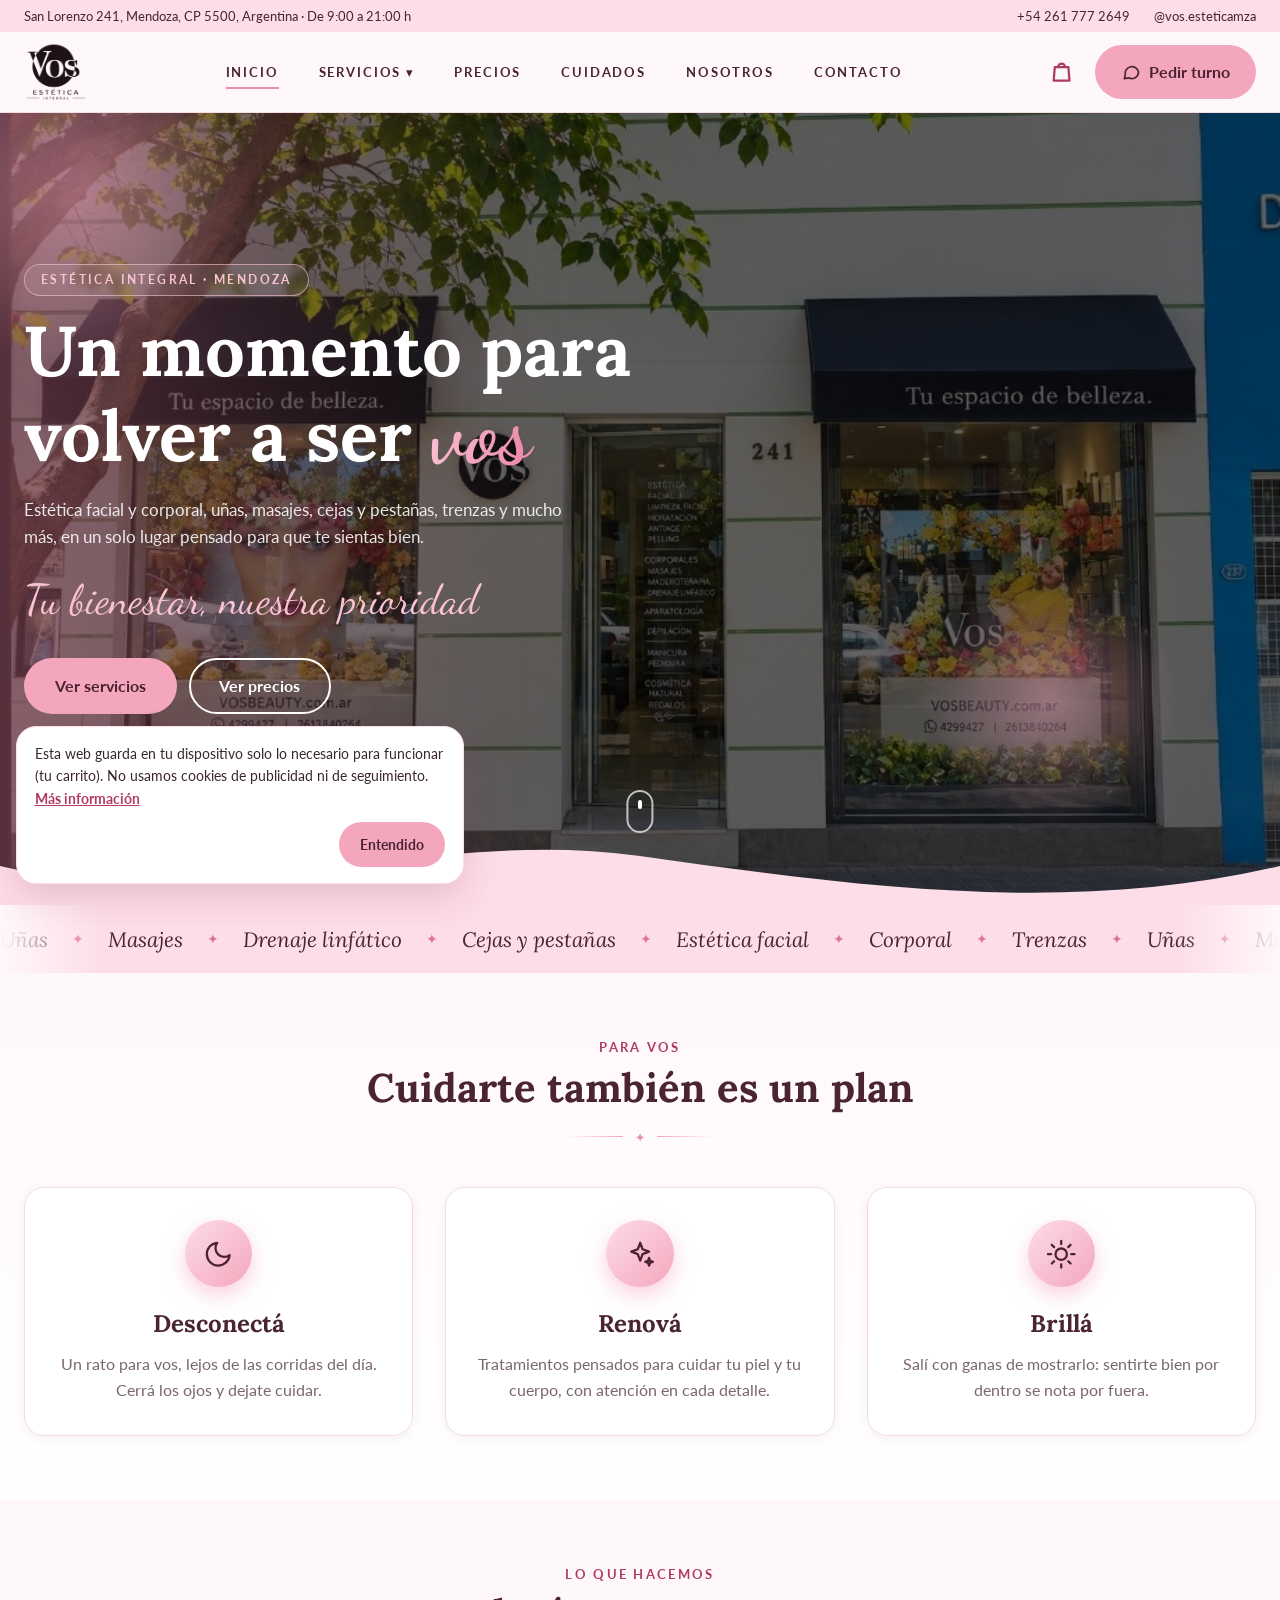
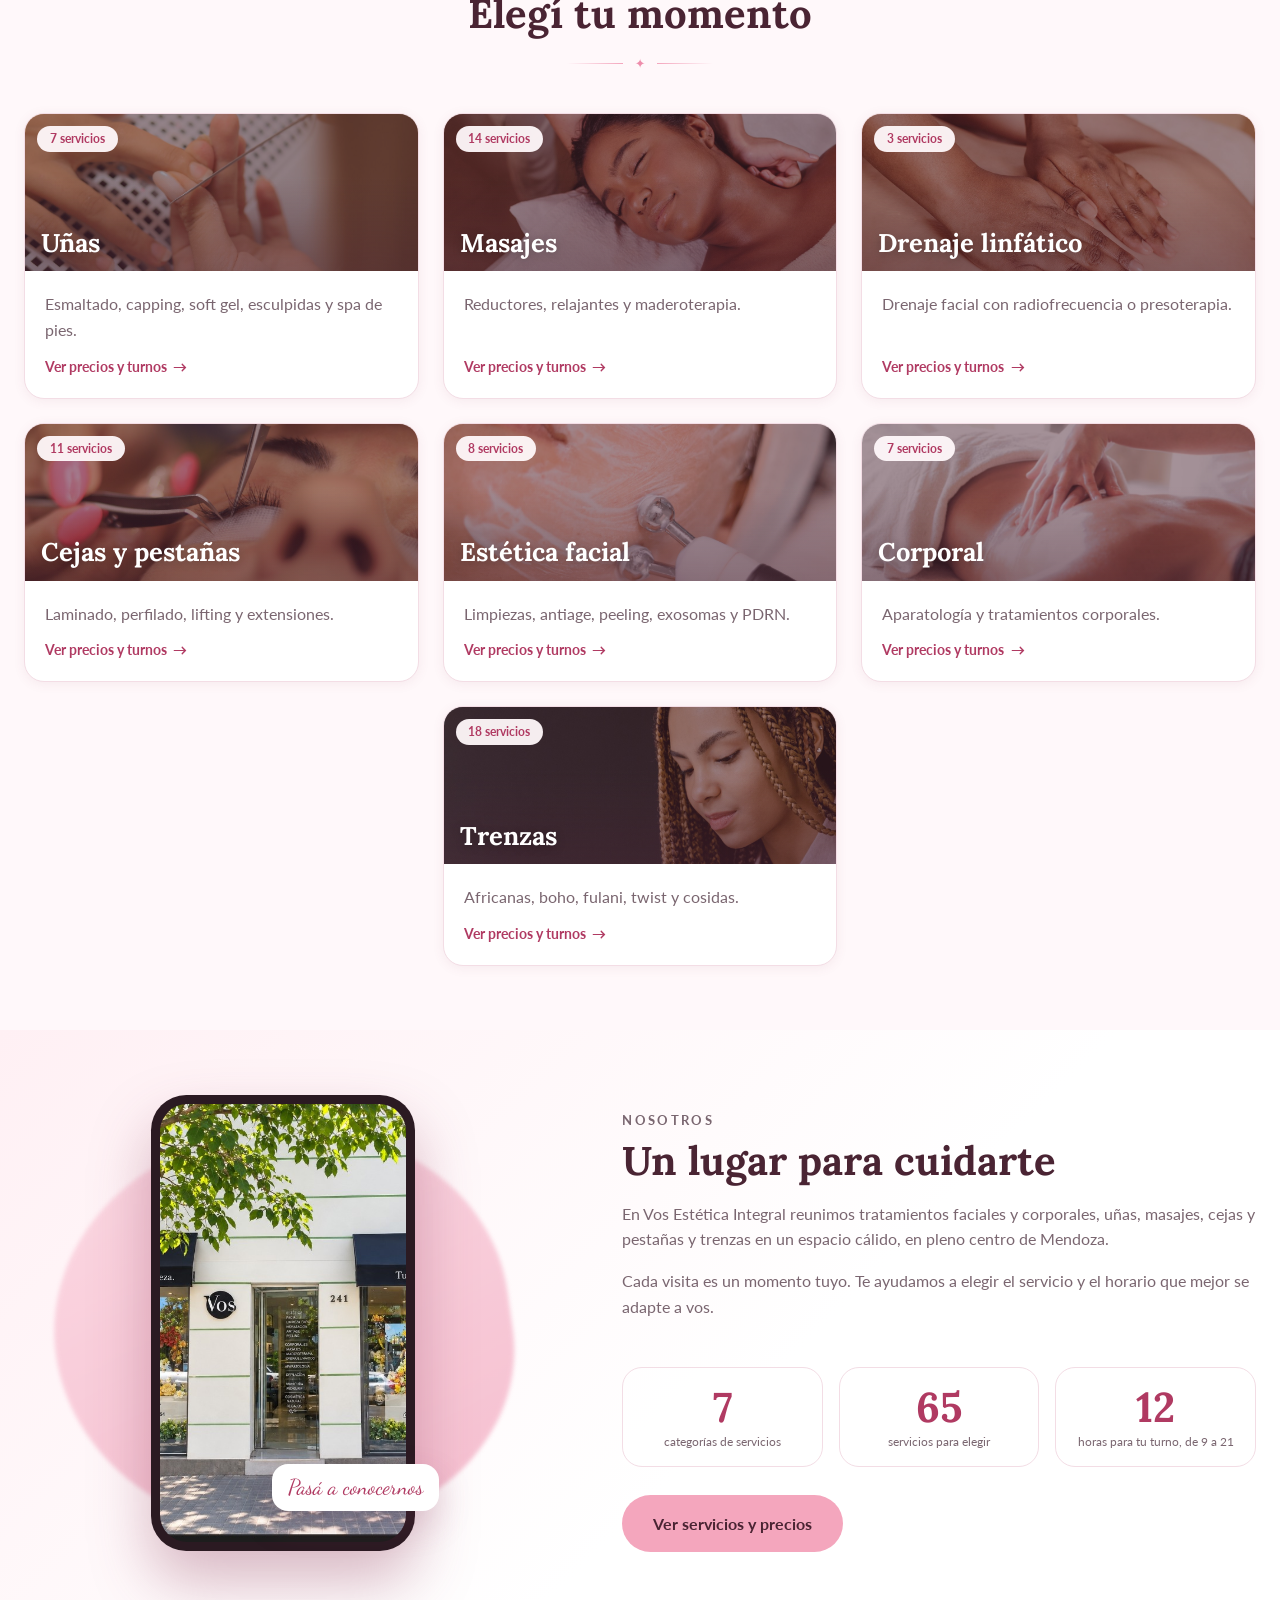
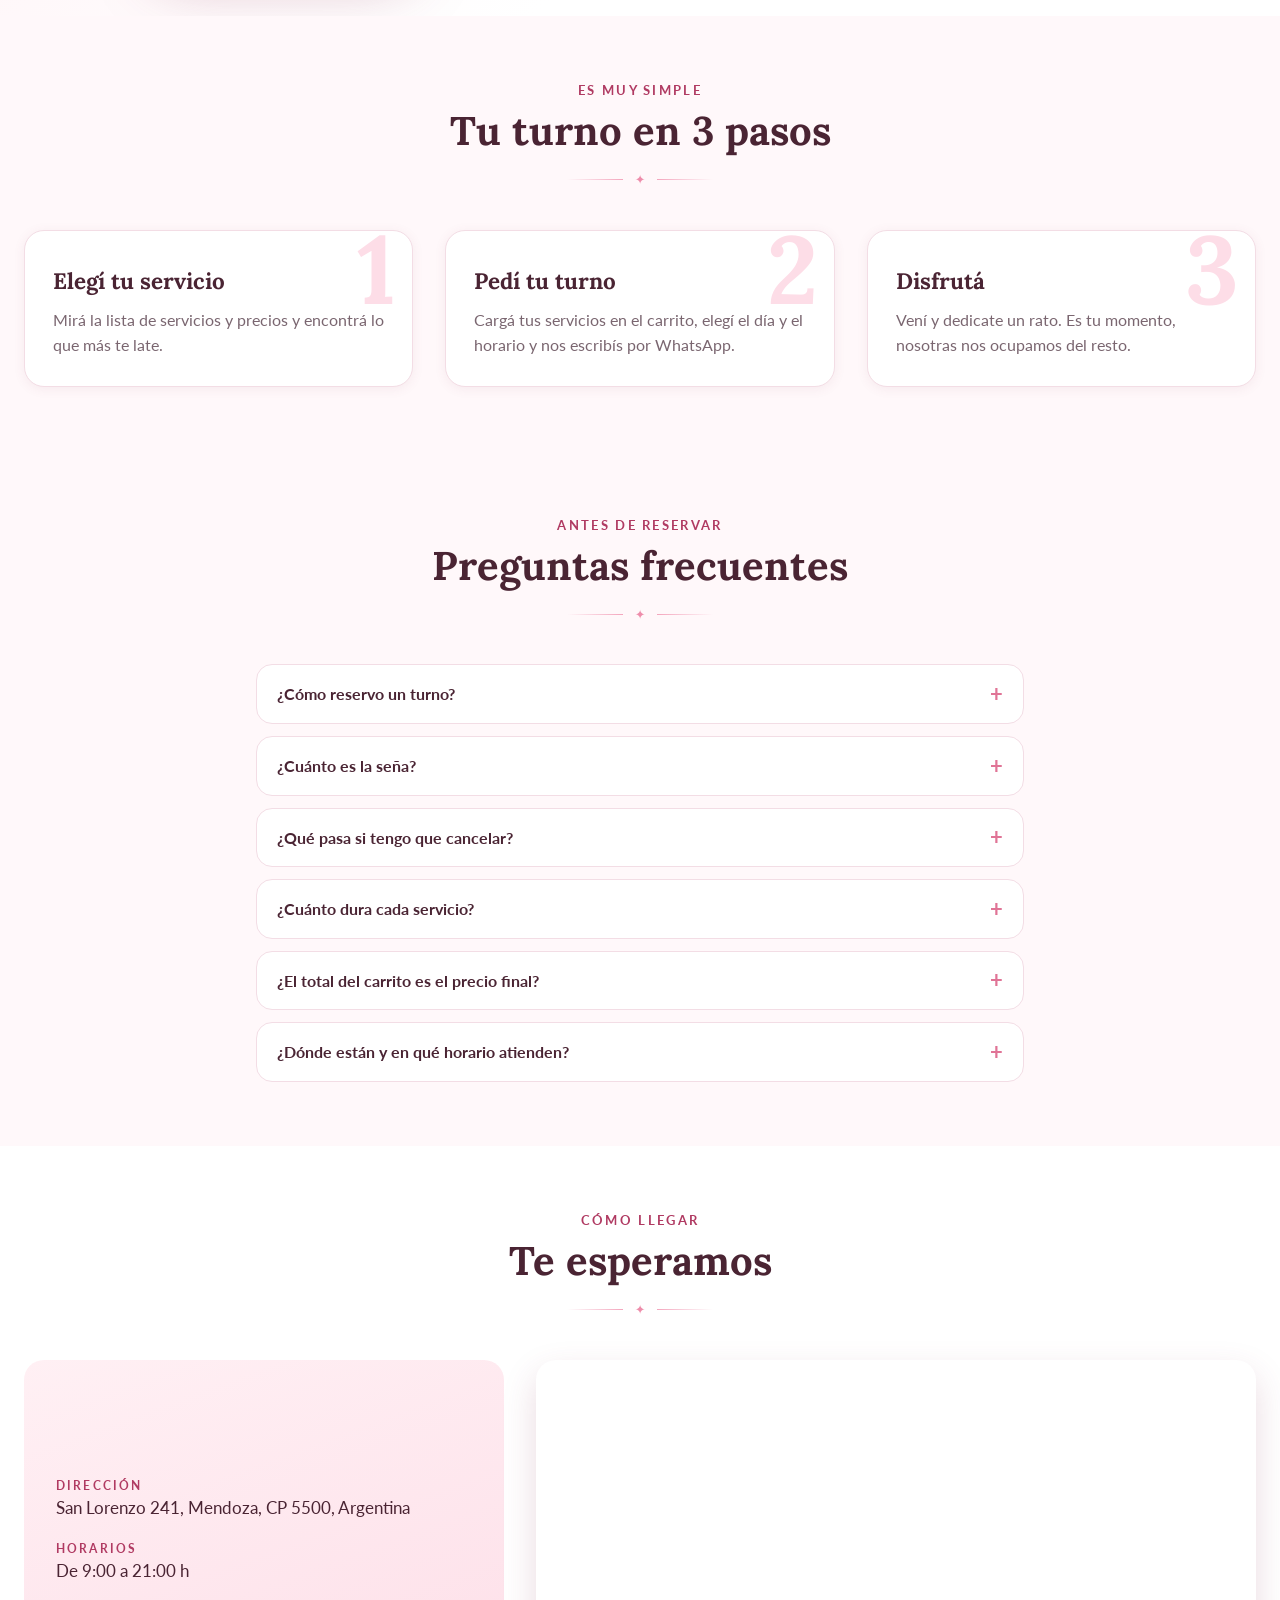
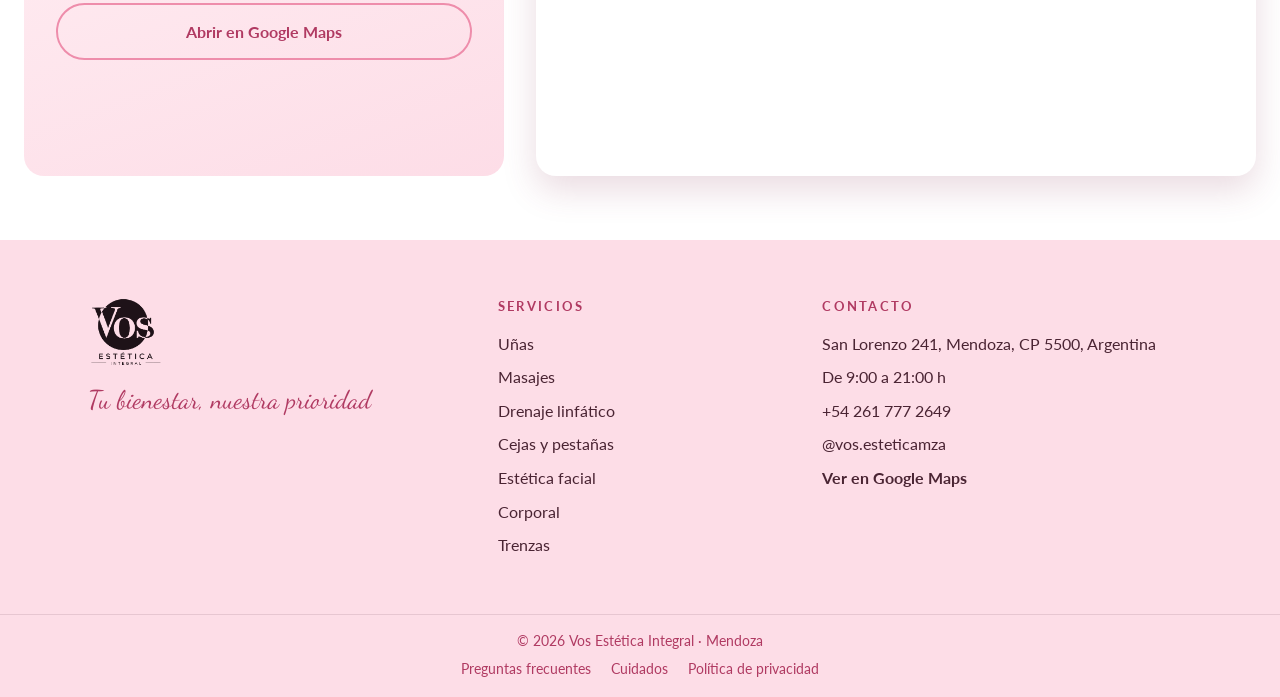
==== commit 73a0dd69: "nuevo" ====
--- a/estetica/client/index.html
+++ b/estetica/client/index.html
@@ -6,6 +6,18 @@
   <meta name="color-scheme" content="light">
   <title>Vos Estética Integral | Mendoza</title>
   <meta name="description" content="Vos Estética Integral en Mendoza: uñas, masajes, drenaje linfático, cejas y pestañas, estética facial, tratamientos corporales y trenzas. Un momento para volver a ser vos.">
+  <meta name="robots" content="index, follow">
+  <meta name="theme-color" content="#f4a6bd">
+  <meta property="og:type" content="website">
+  <meta property="og:site_name" content="Vos Estética Integral">
+  <meta property="og:locale" content="es_AR">
+  <meta property="og:title" content="Vos Estética Integral | Mendoza">
+  <meta property="og:description" content="Vos Estética Integral en Mendoza: uñas, masajes, drenaje linfático, cejas y pestañas, estética facial, tratamientos corporales y trenzas. Un momento para volver a ser vos.">
+  <meta name="twitter:card" content="summary">
+  <link rel="icon" href="favicon.ico" sizes="any">
+  <link rel="icon" type="image/png" sizes="32x32" href="img/favicon-32.png">
+  <link rel="icon" type="image/png" sizes="192x192" href="img/favicon-192.png">
+  <link rel="apple-touch-icon" href="img/favicon-180.png">
   <!-- Marca la página como "con JavaScript" para que los efectos de aparición no oculten nada si el script no carga -->
   <script>document.documentElement.classList.add("js");</script>
   <link rel="preconnect" href="https://fonts.googleapis.com">
@@ -16,6 +28,8 @@
   <link rel="stylesheet" href="css/inicio.css">
   <link rel="stylesheet" href="css/pie.css">
   <link rel="stylesheet" href="css/carrito.css">
+  <link rel="stylesheet" href="css/informacion.css">
+  <link rel="stylesheet" href="css/aviso.css">
   <link rel="stylesheet" href="css/efectos.css">
 </head>
 <body>
@@ -131,7 +145,7 @@
         <article class="paso">
           <span class="paso-numero" aria-hidden="true">2</span>
           <h3 class="paso-titulo">Pedí tu turno</h3>
-          <p class="paso-texto">Con el botón de turnos nos escribís y coordinamos el día y la hora.</p>
+          <p class="paso-texto">Cargá tus servicios en el carrito, elegí el día y el horario y nos escribís por WhatsApp.</p>
         </article>
         <article class="paso">
           <span class="paso-numero" aria-hidden="true">3</span>
@@ -139,6 +153,16 @@
           <p class="paso-texto">Vení y dedicate un rato. Es tu momento, nosotras nos ocupamos del resto.</p>
         </article>
       </div>
+    </section>
+
+    <!-- Preguntas frecuentes -->
+    <section id="preguntas" class="seccion contenedor preguntas">
+      <div class="seccion-cabecera reveal">
+        <p class="etiqueta">Antes de reservar</p>
+        <h2 class="titulo-seccion">Preguntas frecuentes</h2>
+        <p class="adorno" aria-hidden="true">✦</p>
+      </div>
+      <div id="preguntas-lista" class="preguntas-lista reveal"></div>
     </section>
 
     <!-- Cómo llegar -->
@@ -167,6 +191,7 @@
   <script src="js/datos.js"></script>
   <script src="js/principal.js"></script>
   <script src="js/carrito.js"></script>
+  <script src="js/cookies.js"></script>
   <script src="js/inicio.js"></script>
   <script src="js/efectos.js"></script>
 </body>
--- a/estetica/client/css/encabezado.css
+++ b/estetica/client/css/encabezado.css
@@ -420,3 +420,44 @@
   font-size: 0.85rem;
   color: var(--color-texto-suave);
 }
+
+/* Pantallas medianas (tablet): menú más compacto para que entre todo en la barra */
+@media (min-width: 768px) and (max-width: 1099px) {
+  .barra {
+    gap: 0.75rem;
+  }
+
+  .logo-imagen {
+    height: 3.2rem;
+  }
+
+  .nav {
+    gap: 0.85rem;
+  }
+
+  .nav-enlace {
+    font-size: 0.68rem;
+    letter-spacing: 0.05em;
+  }
+
+  .boton-turno {
+    padding: 0.6rem 0.9rem;
+    font-size: 0.8rem;
+  }
+
+  .barra-acciones {
+    gap: 0.4rem;
+  }
+}
+
+.nav-enlace {
+  white-space: nowrap;
+}
+
+.logo-imagen {
+  max-width: none;
+}
+
+.boton-turno {
+  white-space: nowrap;
+}
--- a/estetica/client/css/inicio.css
+++ b/estetica/client/css/inicio.css
@@ -8,7 +8,7 @@
   position: relative;
   display: flex;
   min-height: 80svh;
-  align-items: center;
+  align-items: flex-start; /* celular: el contenido arranca arriba, así los botones quedan lejos del botón de turnos fijo */
   overflow: hidden;
   color: #fff;
 }
@@ -62,7 +62,7 @@
 
 .portada-contenido {
   position: relative;
-  padding-block: 4.5rem 7rem;
+  padding-block: 2rem 9rem;
 }
 
 .portada-etiqueta {
@@ -111,9 +111,14 @@
 
 .portada-botones {
   display: flex;
-  flex-direction: column;
-  gap: 0.75rem;
-  margin-top: 2rem;
+  gap: 0.6rem;
+  margin-top: 1.5rem;
+}
+
+/* Botones más chicos en celular */
+.portada-botones .boton {
+  padding: 0.6rem 1.2rem;
+  font-size: 0.9rem;
 }
 
 /* Ola que une la portada con la cinta de abajo */
@@ -154,13 +159,23 @@
 
 @media (min-width: 640px) {
   .portada-botones {
-    flex-direction: row;
+    gap: 0.75rem;
+  }
+
+  .portada-botones .boton {
+    padding: 0.85rem 1.8rem;
+    font-size: 1rem;
   }
 }
 
 @media (min-width: 768px) {
   .portada {
     min-height: 88svh;
+    align-items: center;
+  }
+
+  .portada-contenido {
+    padding-block: 4.5rem 7rem;
   }
 
   .portada-titulo {
@@ -431,6 +446,29 @@
   transition: transform 0.7s;
 }
 
+/* Fondo oscuro suave sobre la imagen para que se lea el texto (0.5 = la intensidad) */
+.tarjeta-servicio-imagen::after {
+  content: "";
+  position: absolute;
+  inset: 0;
+  /* 0.5 en toda la imagen + un poco más abajo, donde va el nombre */
+  background: linear-gradient(to top, rgba(74, 36, 51, 0.3), transparent 60%), rgba(74, 36, 51, 0.5);
+  pointer-events: none;
+}
+
+/* Nombre de la categoría sobre la imagen */
+.tarjeta-servicio-nombre {
+  position: absolute;
+  bottom: 0.9rem;
+  left: 1rem;
+  z-index: 1;
+  font-family: var(--fuente-titulo);
+  font-size: 1.6rem;
+  line-height: 1.1;
+  color: #fff;
+  text-shadow: 0 2px 10px rgba(0, 0, 0, 0.25);
+}
+
 .tarjeta-servicio:hover img {
   transform: scale(1.07);
 }
@@ -439,6 +477,7 @@
   position: absolute;
   top: 0.75rem;
   left: 0.75rem;
+  z-index: 1;
   padding: 0.2rem 0.8rem;
   border-radius: 999px;
   background: rgba(255, 248, 250, 0.95);
@@ -694,3 +733,14 @@
     min-height: 26rem;
   }
 }
+
+/* Celulares chicos: se oculta la frase de la firma para que los botones queden bien arriba */
+@media (max-width: 639px) {
+  .portada-firma {
+    display: none;
+  }
+
+  .portada-contenido {
+    padding-top: 1.25rem;
+  }
+}
--- a/estetica/client/css/pie.css
+++ b/estetica/client/css/pie.css
@@ -71,3 +71,16 @@
     padding-bottom: 1rem;
   }
 }
+
+/* Enlaces legales debajo del pie */
+.pie-derechos-enlaces {
+  display: flex;
+  flex-wrap: wrap;
+  justify-content: center;
+  gap: 0.25rem 1.25rem;
+  margin-top: 0.4rem;
+}
+
+.pie-derechos-enlaces a:hover {
+  text-decoration: underline;
+}
--- a/estetica/client/css/carrito.css
+++ b/estetica/client/css/carrito.css
@@ -146,10 +146,19 @@
   color: var(--rosa-900);
 }
 
-.carrito-cuerpo {
+/* Formulario: la parte de arriba se desliza y el botón de enviar queda siempre abajo */
+.carrito-form {
+  display: flex;
+  min-height: 0;
+  flex: 1;
+  flex-direction: column;
+}
+
+.carrito-scroll {
   flex: 1;
   padding: 1rem;
   overflow-y: auto;
+  overscroll-behavior: contain;
 }
 
 .carrito-vacio {
@@ -217,20 +226,29 @@
   color: var(--rosa-900);
 }
 
-/* Datos y botón de enviar, siempre abajo */
-.carrito-form {
-  display: flex;
-  flex-direction: column;
-  gap: 0.75rem;
-  padding: 1rem calc(1rem) calc(1rem + env(safe-area-inset-bottom, 0px));
+.carrito-total p {
+  margin: 0;
+}
+
+.carrito-senia {
+  font-size: 0.9rem;
+  font-weight: 400;
+  color: var(--rosa-700);
+}
+
+.carrito-datos {
+  display: flex;
+  flex-direction: column;
+  gap: 1.1rem;
+  margin-top: 1.25rem;
+  padding-top: 1.25rem;
   border-top: 1px solid var(--color-linea);
-  background: var(--color-superficie);
 }
 
 .carrito-campo {
   display: flex;
   flex-direction: column;
-  gap: 0.25rem;
+  gap: 0.4rem;
   font-size: 0.85rem;
   font-weight: 700;
   color: var(--rosa-900);
@@ -252,8 +270,145 @@
   box-shadow: 0 0 0 3px var(--rosa-200);
 }
 
+.carrito-ayuda {
+  font-size: 0.8rem;
+  font-weight: 400;
+  color: var(--color-texto-suave);
+}
+
+/* Calendario */
+.calendario {
+  padding: 0.75rem;
+  border: 1px solid var(--rosa-300);
+  border-radius: 1rem;
+  background: var(--color-superficie);
+}
+
+.calendario-cabecera {
+  display: flex;
+  align-items: center;
+  justify-content: space-between;
+  margin-bottom: 0.5rem;
+}
+
+.calendario-titulo {
+  font-family: var(--fuente-titulo);
+  font-size: 1.05rem;
+  text-transform: capitalize;
+  color: var(--rosa-900);
+}
+
+.calendario-flecha {
+  width: 2.2rem;
+  height: 2.2rem;
+  border: 0;
+  border-radius: 50%;
+  background: transparent;
+  font-size: 1.5rem;
+  line-height: 1;
+  color: var(--rosa-700);
+  cursor: pointer;
+}
+
+.calendario-flecha:hover:not(:disabled) {
+  background: var(--rosa-100);
+}
+
+.calendario-flecha:disabled {
+  opacity: 0.3;
+  cursor: default;
+}
+
+.calendario-semana,
+.calendario-dias {
+  display: grid;
+  grid-template-columns: repeat(7, 1fr);
+  gap: 0.2rem;
+  text-align: center;
+}
+
+.calendario-semana {
+  margin-bottom: 0.25rem;
+  font-size: 0.75rem;
+  font-weight: 700;
+  color: var(--color-texto-suave);
+}
+
+.calendario-dia {
+  aspect-ratio: 1;
+  padding: 0;
+  border: 1px solid transparent;
+  border-radius: 50%;
+  background: transparent;
+  font: inherit;
+  font-size: 0.9rem;
+  color: var(--color-texto);
+  cursor: pointer;
+}
+
+.calendario-dia:hover:not(:disabled) {
+  background: var(--rosa-100);
+}
+
+.calendario-dia:disabled {
+  color: #c9b8bf;
+  cursor: default;
+}
+
+.calendario-dia.hoy {
+  border-color: var(--rosa-400);
+}
+
+.calendario-dia.elegido,
+.horario.elegido {
+  border-color: var(--color-primario);
+  background: var(--color-primario);
+  font-weight: 700;
+  color: var(--color-sobre-primario);
+}
+
+/* Horarios */
+.horarios {
+  display: grid;
+  grid-template-columns: repeat(4, 1fr);
+  gap: 0.4rem;
+}
+
+.horario {
+  padding: 0.5rem 0;
+  border: 1px solid var(--rosa-300);
+  border-radius: 0.7rem;
+  background: var(--color-superficie);
+  font: inherit;
+  font-size: 0.85rem;
+  color: var(--rosa-700);
+  cursor: pointer;
+}
+
+.horario:hover:not(:disabled) {
+  background: var(--rosa-100);
+}
+
+.horario:disabled {
+  border-color: var(--color-linea);
+  color: #c9b8bf;
+  cursor: default;
+}
+
+/* Botón de enviar, siempre abajo */
+.carrito-pie {
+  display: flex;
+  flex-direction: column;
+  gap: 0.6rem;
+  padding: 0.9rem 1rem calc(0.9rem + env(safe-area-inset-bottom, 0px));
+  border-top: 1px solid var(--color-linea);
+  background: var(--color-superficie);
+}
+
 .carrito-error {
   font-size: 0.85rem;
+  font-weight: 700;
+  text-align: center;
   color: var(--rosa-700);
 }
 
@@ -268,8 +423,9 @@
   cursor: pointer;
 }
 
-/* Sin servicios: el formulario no se puede usar */
-.carrito-form.sin-servicios {
+/* Sin servicios: solo se muestra el aviso */
+.carrito-form.sin-servicios .carrito-datos,
+.carrito-form.sin-servicios .carrito-pie {
   display: none;
 }
 
--- a/estetica/client/css/informacion.css
+++ b/estetica/client/css/informacion.css
@@ -0,0 +1,170 @@
+/* ==========================================================================
+   Información: preguntas frecuentes, cuidados y política de privacidad
+   ========================================================================== */
+
+/* Preguntas frecuentes */
+.preguntas-lista {
+  display: flex;
+  max-width: 48rem;
+  margin-inline: auto;
+  flex-direction: column;
+  gap: 0.75rem;
+}
+
+.pregunta {
+  border: 1px solid var(--color-linea);
+  border-radius: 1rem;
+  background: var(--color-superficie);
+  transition: box-shadow 0.25s;
+}
+
+.pregunta[open] {
+  box-shadow: var(--sombra-suave);
+}
+
+.pregunta-titulo {
+  display: flex;
+  align-items: center;
+  justify-content: space-between;
+  gap: 1rem;
+  padding: 1rem 1.25rem;
+  font-weight: 700;
+  color: var(--rosa-900);
+  list-style: none;
+  cursor: pointer;
+}
+
+.pregunta-titulo::-webkit-details-marker {
+  display: none;
+}
+
+.pregunta-titulo::after {
+  content: "+";
+  flex-shrink: 0;
+  font-size: 1.4rem;
+  line-height: 1;
+  color: var(--rosa-600);
+  transition: transform 0.25s;
+}
+
+.pregunta[open] .pregunta-titulo::after {
+  transform: rotate(45deg);
+}
+
+.pregunta-respuesta {
+  padding: 0 1.25rem 1.1rem;
+  color: var(--color-texto-suave);
+}
+
+/* Cuidados: una tarjeta por categoría */
+.cuidados-lista {
+  display: grid;
+  gap: 1.25rem;
+  padding-block: 2.5rem 1rem;
+}
+
+@media (min-width: 768px) {
+  .cuidados-lista {
+    grid-template-columns: repeat(2, 1fr);
+    gap: 1.5rem;
+  }
+}
+
+.cuidado {
+  padding: 1.5rem;
+  border: 1px solid var(--color-linea);
+  border-radius: var(--radio);
+  background: var(--color-superficie);
+  box-shadow: var(--sombra-suave);
+}
+
+.cuidado-titulo {
+  margin-bottom: 1rem;
+  font-family: var(--fuente-titulo);
+  font-size: 1.5rem;
+  color: var(--rosa-700);
+}
+
+.cuidado-subtitulo {
+  margin-block: 1rem 0.5rem;
+  font-size: 0.8rem;
+  font-weight: 700;
+  letter-spacing: 0.16em;
+  text-transform: uppercase;
+  color: var(--rosa-900);
+}
+
+.cuidado-subtitulo:first-of-type {
+  margin-top: 0;
+}
+
+.cuidado-items {
+  display: flex;
+  flex-direction: column;
+  gap: 0.5rem;
+}
+
+.cuidado-items li {
+  position: relative;
+  padding-left: 1.4rem;
+  color: var(--color-texto-suave);
+}
+
+.cuidado-items li::before {
+  content: "✦";
+  position: absolute;
+  left: 0;
+  font-size: 0.7rem;
+  line-height: 1.9;
+  color: var(--rosa-500);
+}
+
+.nota-pagina {
+  max-width: 48rem;
+  margin: 1rem auto 3rem;
+  text-align: center;
+  font-size: 0.9rem;
+  font-style: italic;
+  color: var(--color-texto-suave);
+}
+
+/* Texto largo (política de privacidad) */
+.texto-legal {
+  max-width: 46rem;
+  padding-block: 2.5rem 4rem;
+}
+
+.texto-legal h2 {
+  margin-block: 2rem 0.5rem;
+  font-family: var(--fuente-titulo);
+  font-size: 1.35rem;
+  color: var(--rosa-700);
+}
+
+.texto-legal p,
+.texto-legal li {
+  color: var(--color-texto-suave);
+}
+
+.texto-legal p + p {
+  margin-top: 0.75rem;
+}
+
+.texto-legal ul {
+  display: flex;
+  margin-top: 0.5rem;
+  padding-left: 1.2rem;
+  flex-direction: column;
+  gap: 0.4rem;
+  list-style: disc;
+}
+
+.texto-legal a {
+  color: var(--rosa-700);
+  font-weight: 700;
+}
+
+.texto-legal-fecha {
+  font-size: 0.85rem;
+  font-style: italic;
+}
--- a/estetica/client/css/aviso.css
+++ b/estetica/client/css/aviso.css
@@ -0,0 +1,41 @@
+/* ==========================================================================
+   Aviso de almacenamiento (cookies): cartel chico abajo
+   ========================================================================== */
+
+.aviso {
+  position: fixed;
+  right: 1rem;
+  bottom: calc(1rem + env(safe-area-inset-bottom, 0px));
+  left: 1rem;
+  z-index: 38; /* sobre el botón de turnos (35), debajo de los paneles (40 y 50) */
+  display: flex;
+  max-width: 28rem;
+  flex-direction: column;
+  gap: 0.75rem;
+  padding: 1rem 1.1rem;
+  border: 1px solid var(--rosa-200);
+  border-radius: var(--radio);
+  background: var(--color-superficie);
+  box-shadow: var(--sombra-fuerte);
+  font-size: 0.88rem;
+  color: var(--color-texto);
+}
+
+.aviso[hidden] {
+  display: none;
+}
+
+.aviso a {
+  color: var(--rosa-700);
+  font-weight: 700;
+}
+
+.aviso-boton {
+  align-self: flex-end;
+}
+
+@media (min-width: 768px) {
+  .aviso {
+    right: auto;
+  }
+}
